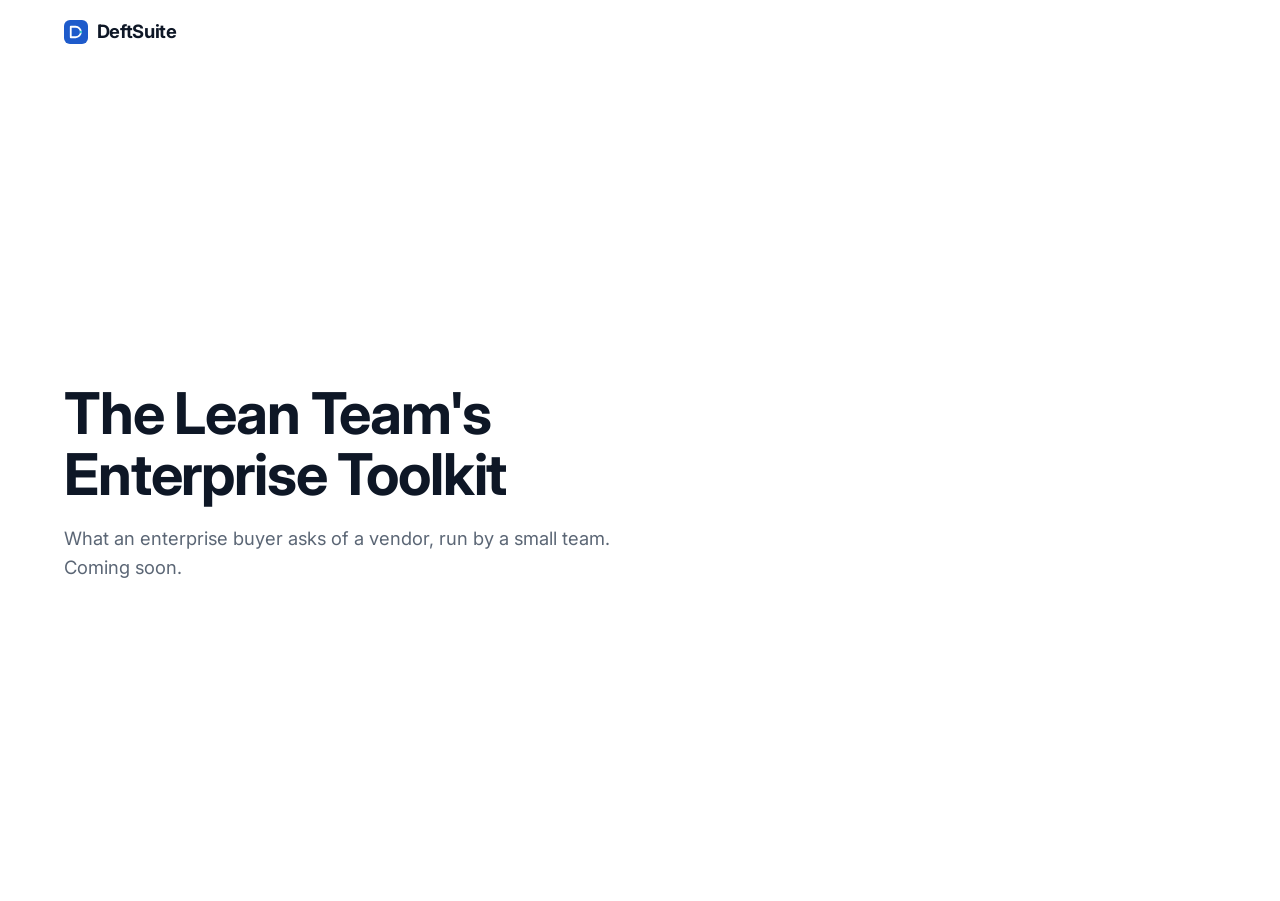
==== index.html @ cd942d49 "Scaffold deftsuite.com: Deft house-style foundation and holding page deft.css carries the tokens and" ====
<!DOCTYPE html>
<html lang="en">
<head>
  <meta charset="UTF-8" />
  <meta name="viewport" content="width=device-width, initial-scale=1.0" />
  <title>DeftSuite: The Lean Team's Enterprise Toolkit</title>
  <meta name="description" content="DeftSuite gives founder-led B2B teams what an enterprise buyer asks for, without the headcount." />
  <link rel="icon" href="assets/favicon.svg" type="image/svg+xml" />
  <link rel="preconnect" href="https://fonts.googleapis.com" />
  <link rel="preconnect" href="https://fonts.gstatic.com" crossorigin />
  <link href="https://fonts.googleapis.com/css2?family=Inter:wght@400;500;600;700&display=swap" rel="stylesheet" />
  <link rel="stylesheet" href="assets/css/deft.css" />
  <style>
    .holding { min-height: calc(100vh - 64px); display: flex; align-items: center; }
    .holding h1 { font-size: clamp(2.2rem, 5vw, 3.6rem); max-width: 14ch; }
    .holding p { margin-top: 1.25rem; font-size: 1.15rem; color: var(--text-muted); max-width: 46ch; }
  </style>
</head>
<body>
  <header class="nav">
    <div class="container nav__inner">
      <a class="nav__brand" href="/"><img class="nav__logo" src="assets/favicon.svg" alt="" />DeftSuite</a>
    </div>
  </header>
  <main class="holding">
    <div class="container">
      <h1>The Lean Team's Enterprise Toolkit</h1>
      <p>What an enterprise buyer asks of a vendor, run by a small team. Coming soon.</p>
    </div>
  </main>
  <script src="assets/js/deft.js"></script>
</body>
</html>
---- assets/css/deft.css ----
/* =========================================================
   Deft house style — foundation layer (see docs/STYLE.md)
   Shared by every Deft site. Tokens and components lifted from
   the DeftBio site (deftbio.ai); its page patterns were not.
   Section and page layouts live in site.css, not here.
   ========================================================= */
:root {
  /* Brand — deep blue */
  --primary-900: #0B1F3A;
  --primary-700: #12386B;
  --primary-600: #1E5BCB;
  --primary-500: #2F6BE0;
  --primary-100: #E7EEFB;

  /* Signal — teal, for live state and data only */
  --accent-500: #0FB5BA;
  --accent-400: #36C5C9;
  --accent-100: #E0F6F6;

  /* Neutrals */
  --white:      #FFFFFF;
  --bg-subtle:  #F7F9FC;
  --border:     #E3E8EF;
  --text-muted: #5B6675;
  --text-body:  #2B3440;
  --ink:        #0E1726;

  /* Semantic */
  --success: #1F9D55;
  --warning: #C77700;
  --error:   #D33A3A;

  /* Radius */
  --r-sm:   8px;
  --r-md:   12px;
  --r-lg:   18px;
  --r-pill: 999px;

  /* Elevation */
  --shadow-card:  0 1px 2px rgba(16,23,38,.06), 0 4px 12px rgba(16,23,38,.08);
  --shadow-float: 0 12px 40px rgba(16,23,38,.12);

  /* Type — display and body are separate tokens so the pairing can change in one place */
  --font:         'Inter', -apple-system, 'Segoe UI', Roboto, Helvetica, Arial, sans-serif;
  --font-display: var(--font);
  --font-mono:    ui-monospace, SFMono-Regular, Menlo, monospace;

  --maxw: 1200px;
  --gutter: 24px;
}

/* =========================================================
   BASE
   ========================================================= */
*, *::before, *::after { box-sizing: border-box; }
html { scroll-behavior: smooth; }
body {
  margin: 0;
  font-family: var(--font);
  color: var(--text-body);
  background: var(--white);
  line-height: 1.6;
  -webkit-font-smoothing: antialiased;
  text-rendering: optimizeLegibility;
}
h1, h2, h3, h4 { font-family: var(--font-display); color: var(--ink); margin: 0; letter-spacing: -.02em; }
h1 { line-height: 1.05; }
h2 { line-height: 1.15; letter-spacing: -.015em; }
p  { margin: 0; }
a  { color: inherit; text-decoration: none; }
img, svg { max-width: 100%; display: block; }
code, kbd { font-family: var(--font-mono); font-size: .9em; }
:focus-visible { outline: 2px solid var(--primary-500); outline-offset: 2px; border-radius: 4px; }

.container { width: 100%; max-width: var(--maxw); margin-inline: auto; padding-inline: var(--gutter); }
.tnum { font-variant-numeric: tabular-nums; }
.visually-hidden { position: absolute; width: 1px; height: 1px; overflow: hidden; clip: rect(0 0 0 0); white-space: nowrap; }

/* =========================================================
   BUTTONS + LINKS
   ========================================================= */
.btn {
  display: inline-flex; align-items: center; justify-content: center; gap: .5rem;
  background: var(--primary-500); color: #fff; font-weight: 600; font-size: .95rem;
  padding: .75rem 1.5rem; border-radius: var(--r-sm); border: 1px solid transparent;
  cursor: pointer; transition: background .15s ease, box-shadow .15s ease;
  white-space: nowrap; line-height: 1.2; font-family: inherit;
}
.btn:hover { background: var(--primary-600); box-shadow: var(--shadow-card); }
.btn--lg { padding: .9rem 1.7rem; font-size: 1rem; }
.btn--sm { padding: .55rem 1rem; font-size: .9rem; }
.btn--ghost { background: transparent; color: var(--ink); border-color: var(--border); }
.btn--ghost:hover { background: var(--bg-subtle); border-color: var(--text-muted); box-shadow: none; }
.btn--onDark { background: #fff; color: var(--primary-700); }
.btn--onDark:hover { background: var(--primary-100); }

.tlink { color: var(--primary-600); font-weight: 600; display: inline-flex; align-items: center; gap: .35rem; }
.tlink:hover { text-decoration: underline; text-underline-offset: 3px; }

/* =========================================================
   NAV
   ========================================================= */
.nav {
  position: sticky; top: 0; z-index: 60;
  background: rgba(255,255,255,.92);
  backdrop-filter: saturate(180%) blur(12px);
  border-bottom: 1px solid transparent;
  transition: border-color .25s ease;
}
.nav.is-scrolled { border-bottom-color: var(--border); }
.nav__inner { display: flex; align-items: center; justify-content: space-between; height: 64px; gap: 1.5rem; }
.nav__brand { display: flex; align-items: center; gap: .55rem; font-weight: 700; color: var(--ink); font-size: 1.15rem; letter-spacing: -.02em; }
.nav__logo { width: 24px; height: 24px; }
.nav__links { display: flex; align-items: center; gap: .25rem; font-weight: 500; }
.nav__links > a { color: var(--text-body); padding: .5rem .75rem; border-radius: var(--r-sm); }
.nav__links > a:hover, .nav__links > a[aria-current="page"] { color: var(--ink); background: var(--bg-subtle); }
.nav__right { display: flex; align-items: center; gap: .5rem; }
.nav__toggle { display: none; flex-direction: column; gap: 5px; background: none; border: 0; cursor: pointer; padding: 8px; }
.nav__toggle span { width: 22px; height: 2px; background: var(--ink); border-radius: 2px; }

/* =========================================================
   FORMS
   ========================================================= */
.form { display: grid; gap: 1.25rem; }
.form__row { display: grid; grid-template-columns: 1fr 1fr; gap: 1.25rem; }
.field { display: grid; gap: .4rem; }
.field label { font-weight: 600; font-size: .9rem; color: var(--ink); }
.field input, .field textarea, .field select {
  font: inherit; color: var(--ink); background: #fff; width: 100%; resize: vertical;
  padding: .75rem .9rem; border: 1px solid var(--border); border-radius: var(--r-sm);
  transition: border-color .15s ease, box-shadow .15s ease;
}
.field input:focus, .field textarea:focus, .field select:focus {
  outline: none; border-color: var(--primary-500); box-shadow: 0 0 0 3px var(--primary-100);
}
.field input[aria-invalid="true"], .field textarea[aria-invalid="true"] { border-color: var(--error); }
.field__error { color: var(--error); font-size: .82rem; min-height: 1em; }

/* =========================================================
   FOOTER
   ========================================================= */
.footer { border-top: 1px solid var(--border); padding: clamp(3rem, 6vw, 4.5rem) 0 2rem; }
.footer__top { display: grid; grid-template-columns: 1.4fr repeat(3, 1fr); gap: 2rem; }
.footer__col h4 { font-size: .9rem; color: var(--ink); margin-bottom: .9rem; font-weight: 600; letter-spacing: 0; }
.footer__col a { display: block; color: var(--text-muted); padding: .25rem 0; font-size: .95rem; }
.footer__col a:hover { color: var(--ink); }
.footer__bottom {
  display: flex; flex-wrap: wrap; justify-content: space-between; gap: 1rem;
  margin-top: 3rem; padding-top: 1.5rem; border-top: 1px solid var(--border);
  color: var(--text-muted); font-size: .88rem;
}

/* =========================================================
   MOTION — one subtle reveal, nothing else
   ========================================================= */
.reveal { opacity: 0; transform: translateY(16px); transition: opacity .5s ease, transform .5s ease; }
.reveal.is-visible { opacity: 1; transform: none; }

/* =========================================================
   RESPONSIVE
   ========================================================= */
@media (max-width: 720px) {
  .nav__links { display: none; }
  .nav__toggle { display: flex; }
  .nav.is-open .nav__links {
    display: flex; position: absolute; top: 64px; left: 0; right: 0;
    flex-direction: column; align-items: stretch; gap: 0;
    background: #fff; border-bottom: 1px solid var(--border); padding: .75rem var(--gutter) 1.25rem;
  }
  .form__row { grid-template-columns: 1fr; }
  .footer__top { grid-template-columns: 1fr 1fr; }
}
@media (max-width: 520px) {
  :root { --gutter: 16px; }
  .footer__top { grid-template-columns: 1fr; }
}
@media (prefers-reduced-motion: reduce) {
  * { animation: none !important; transition: none !important; scroll-behavior: auto !important; }
  .reveal { opacity: 1; transform: none; }
}
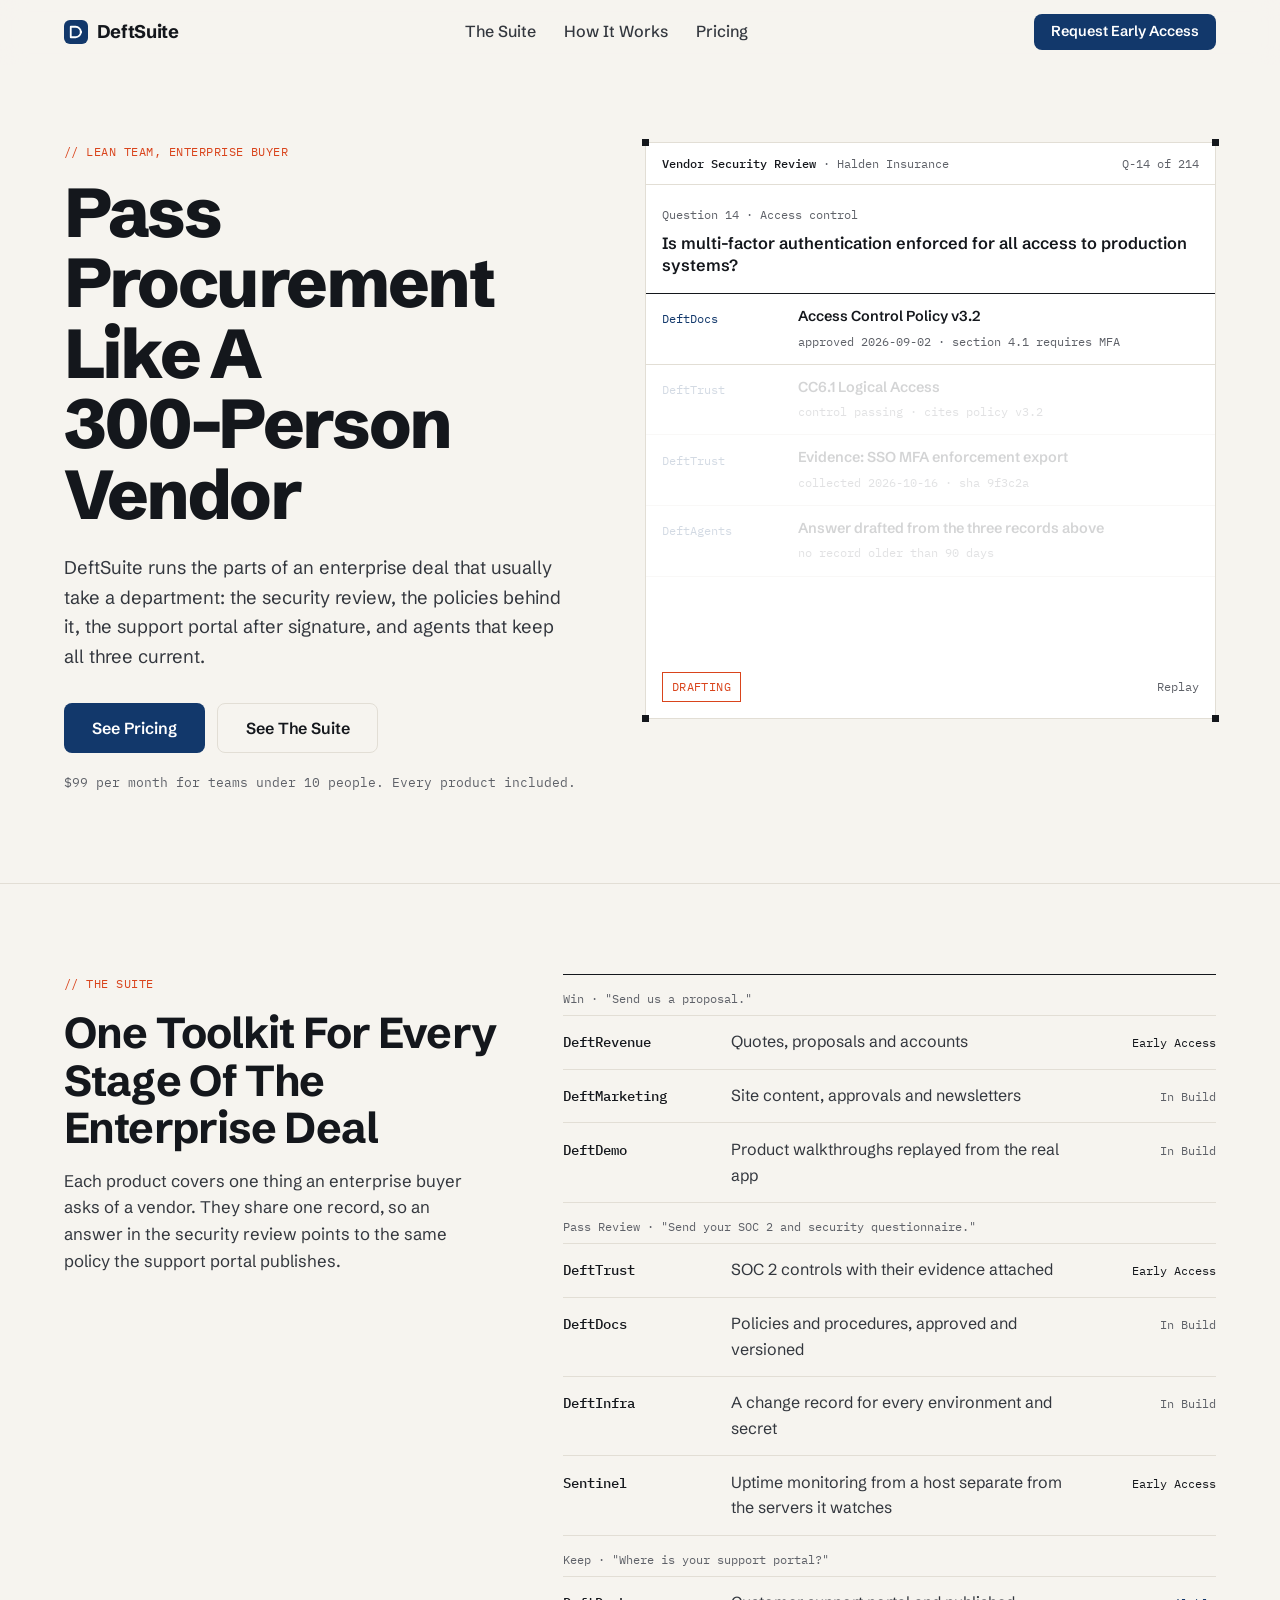
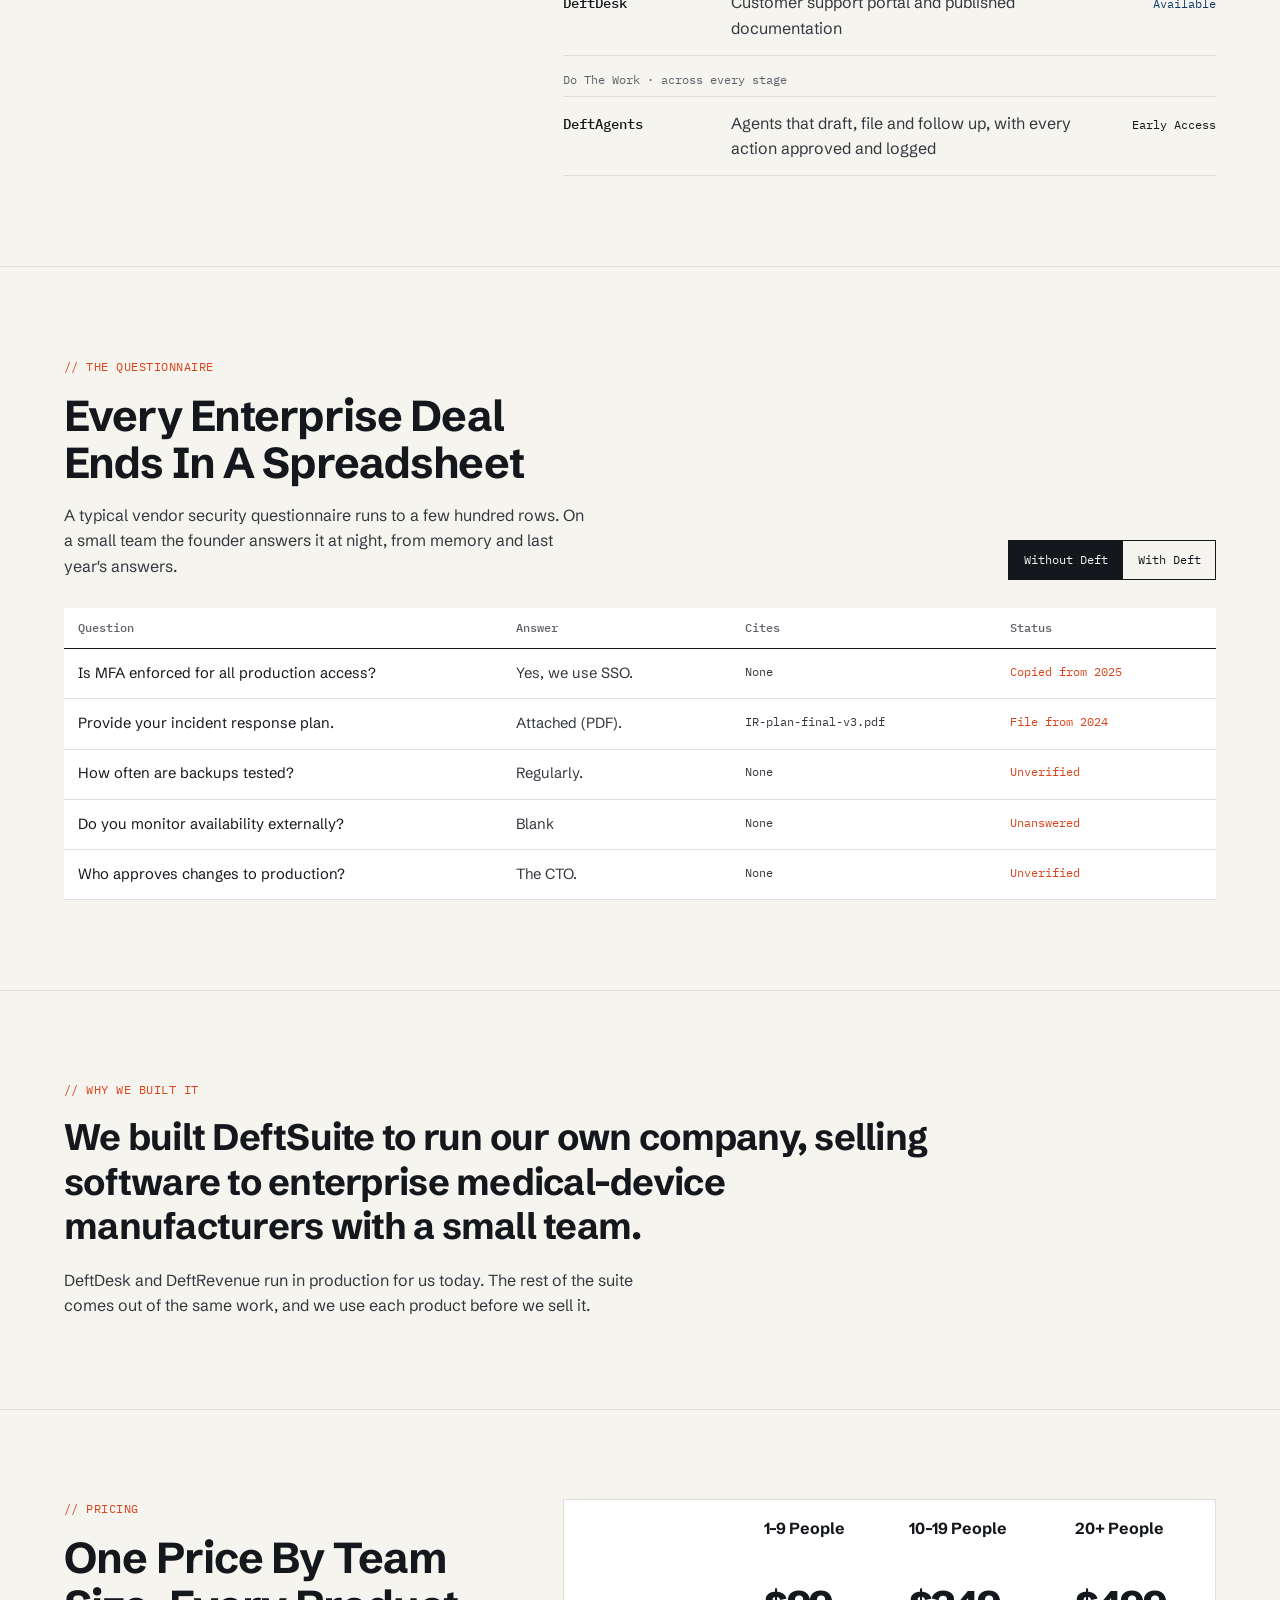
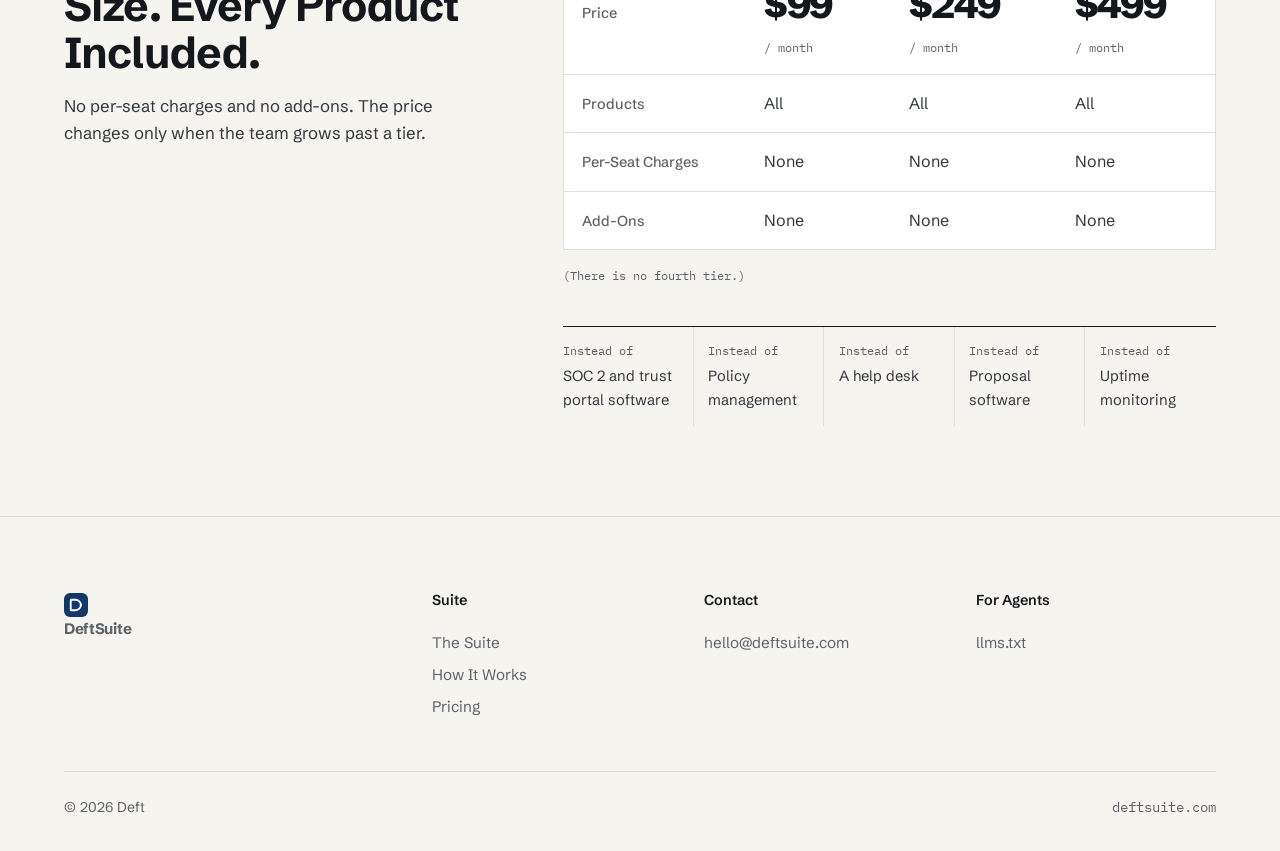
==== commit 3bc2458a: "Home page v1: hero walkthrough, suite ledger, questionnaire toggle, pricing Schibsted Grotesk + IBM " ====
--- a/index.html
+++ b/index.html
@@ -4,30 +4,212 @@
   <meta charset="UTF-8" />
   <meta name="viewport" content="width=device-width, initial-scale=1.0" />
   <title>DeftSuite: The Lean Team's Enterprise Toolkit</title>
-  <meta name="description" content="DeftSuite gives founder-led B2B teams what an enterprise buyer asks for, without the headcount." />
+  <meta name="description" content="DeftSuite runs the security review, the policies behind it and the support portal after signature for founder-led B2B teams selling to enterprise. $99 per month for teams under 10." />
+  <meta property="og:type" content="website" />
+  <meta property="og:title" content="DeftSuite: The Lean Team's Enterprise Toolkit" />
+  <meta property="og:description" content="Pass procurement like a 300-person vendor." />
+  <meta property="og:url" content="https://deftsuite.com/" />
   <link rel="icon" href="assets/favicon.svg" type="image/svg+xml" />
+  <link rel="alternate" type="text/plain" href="llms.txt" title="Plain text for agents" />
   <link rel="preconnect" href="https://fonts.googleapis.com" />
   <link rel="preconnect" href="https://fonts.gstatic.com" crossorigin />
-  <link href="https://fonts.googleapis.com/css2?family=Inter:wght@400;500;600;700&display=swap" rel="stylesheet" />
+  <link href="https://fonts.googleapis.com/css2?family=Schibsted+Grotesk:wght@400;500;700;800&family=IBM+Plex+Mono:wght@400;500&display=swap" rel="stylesheet" />
   <link rel="stylesheet" href="assets/css/deft.css" />
-  <style>
-    .holding { min-height: calc(100vh - 64px); display: flex; align-items: center; }
-    .holding h1 { font-size: clamp(2.2rem, 5vw, 3.6rem); max-width: 14ch; }
-    .holding p { margin-top: 1.25rem; font-size: 1.15rem; color: var(--text-muted); max-width: 46ch; }
-  </style>
+  <link rel="stylesheet" href="assets/css/site.css" />
 </head>
 <body>
-  <header class="nav">
-    <div class="container nav__inner">
-      <a class="nav__brand" href="/"><img class="nav__logo" src="assets/favicon.svg" alt="" />DeftSuite</a>
-    </div>
-  </header>
-  <main class="holding">
-    <div class="container">
-      <h1>The Lean Team's Enterprise Toolkit</h1>
-      <p>What an enterprise buyer asks of a vendor, run by a small team. Coming soon.</p>
-    </div>
-  </main>
-  <script src="assets/js/deft.js"></script>
+
+<header class="nav">
+  <div class="container nav__inner">
+    <a class="nav__brand" href="/"><img class="nav__logo" src="assets/favicon.svg" alt="" />DeftSuite</a>
+    <nav class="nav__links" aria-label="Primary">
+      <a href="#suite">The Suite</a>
+      <a href="#questionnaire">How It Works</a>
+      <a href="#pricing">Pricing</a>
+    </nav>
+    <div class="nav__right">
+      <a class="btn btn--sm" href="mailto:hello@deftsuite.com?subject=DeftSuite%20early%20access">Request Early Access</a>
+      <button class="nav__toggle" aria-label="Menu" aria-expanded="false"><span></span><span></span><span></span></button>
+    </div>
+  </div>
+</header>
+
+<main>
+
+  <!-- HERO -->
+  <section class="hero">
+    <div class="container hero__inner">
+      <div>
+        <span class="label">// LEAN TEAM, ENTERPRISE BUYER</span>
+        <h1>Pass Procurement Like A <span class="nw">300-Person</span> Vendor</h1>
+        <p class="hero__sub">DeftSuite runs the parts of an enterprise deal that usually take a department: the security review, the policies behind it, the support portal after signature, and agents that keep all three current.</p>
+        <div class="hero__cta">
+          <a class="btn btn--lg" href="#pricing">See Pricing</a>
+          <a class="btn btn--lg btn--ghost" href="#suite">See The Suite</a>
+        </div>
+        <p class="hero__note mono">$99 per month for teams under 10 people. Every product included.</p>
+      </div>
+
+      <div class="frame demo" aria-label="Example: a security questionnaire question answered from the suite">
+        <div class="demo__bar mono"><span><b>Vendor Security Review</b> · Halden Insurance</span><span>Q-14 of 214</span></div>
+        <div class="demo__q">
+          <span class="mono">Question 14 · Access control</span>
+          <p>Is multi-factor authentication enforced for all access to production systems?</p>
+        </div>
+        <ol class="trail">
+          <li class="step"><span class="step__prod">DeftDocs</span><span class="step__what">Access Control Policy v3.2</span><span class="step__meta">approved 2026-09-02 · section 4.1 requires MFA</span></li>
+          <li class="step"><span class="step__prod">DeftTrust</span><span class="step__what">CC6.1 Logical Access</span><span class="step__meta">control passing · cites policy v3.2</span></li>
+          <li class="step"><span class="step__prod">DeftTrust</span><span class="step__what">Evidence: SSO MFA enforcement export</span><span class="step__meta">collected 2026-10-16 · sha 9f3c2a</span></li>
+          <li class="step"><span class="step__prod">DeftAgents</span><span class="step__what">Answer drafted from the three records above</span><span class="step__meta">no record older than 90 days</span></li>
+        </ol>
+        <div class="answer">
+          <p class="answer__text" data-answer="Yes. Multi-factor authentication is enforced through single sign-on for every production system, as required by the Access Control Policy (v3.2, section 4.1). Evidence for control CC6.1 is attached."></p>
+          <div class="answer__row">
+            <span class="state state--wait">DRAFTING</span>
+            <button class="replay" type="button">Replay</button>
+          </div>
+        </div>
+      </div>
+    </div>
+  </section>
+
+  <!-- THE SUITE -->
+  <section class="section" id="suite">
+    <div class="container split">
+      <div>
+        <span class="label">// THE SUITE</span>
+        <h2>One Toolkit For Every Stage Of The Enterprise Deal</h2>
+        <p class="split__lead">Each product covers one thing an enterprise buyer asks of a vendor. They share one record, so an answer in the security review points to the same policy the support portal publishes.</p>
+      </div>
+      <div class="ledger">
+        <div class="ledger__group">Win · "Send us a proposal."</div>
+        <div class="ledger__row"><span class="ledger__name">DeftRevenue</span><span class="ledger__job">Quotes, proposals and accounts</span><span class="ledger__status is-early">Early Access</span></div>
+        <div class="ledger__row"><span class="ledger__name">DeftMarketing</span><span class="ledger__job">Site content, approvals and newsletters</span><span class="ledger__status">In Build</span></div>
+        <div class="ledger__row"><span class="ledger__name">DeftDemo</span><span class="ledger__job">Product walkthroughs replayed from the real app</span><span class="ledger__status">In Build</span></div>
+
+        <div class="ledger__group">Pass Review · "Send your SOC 2 and security questionnaire."</div>
+        <div class="ledger__row"><span class="ledger__name">DeftTrust</span><span class="ledger__job">SOC 2 controls with their evidence attached</span><span class="ledger__status is-early">Early Access</span></div>
+        <div class="ledger__row"><span class="ledger__name">DeftDocs</span><span class="ledger__job">Policies and procedures, approved and versioned</span><span class="ledger__status">In Build</span></div>
+        <div class="ledger__row"><span class="ledger__name">DeftInfra</span><span class="ledger__job">A change record for every environment and secret</span><span class="ledger__status">In Build</span></div>
+        <div class="ledger__row"><span class="ledger__name">Sentinel</span><span class="ledger__job">Uptime monitoring from a host separate from the servers it watches</span><span class="ledger__status is-early">Early Access</span></div>
+
+        <div class="ledger__group">Keep · "Where is your support portal?"</div>
+        <div class="ledger__row"><span class="ledger__name">DeftDesk</span><span class="ledger__job">Customer support portal and published documentation</span><span class="ledger__status is-live">Available</span></div>
+
+        <div class="ledger__group">Do The Work · across every stage</div>
+        <div class="ledger__row"><span class="ledger__name">DeftAgents</span><span class="ledger__job">Agents that draft, file and follow up, with every action approved and logged</span><span class="ledger__status is-early">Early Access</span></div>
+      </div>
+    </div>
+  </section>
+
+  <!-- THE QUESTIONNAIRE -->
+  <section class="section" id="questionnaire">
+    <div class="container" data-view="without">
+      <div class="qhead">
+        <div>
+          <span class="label">// THE QUESTIONNAIRE</span>
+          <h2>Every Enterprise Deal Ends In A Spreadsheet</h2>
+          <p>A typical vendor security questionnaire runs to a few hundred rows. On a small team the founder answers it at night, from memory and last year's answers.</p>
+        </div>
+        <div class="seg" role="group" aria-label="Compare">
+          <button type="button" data-set="without" aria-pressed="true">Without Deft</button>
+          <button type="button" data-set="with" aria-pressed="false">With Deft</button>
+        </div>
+      </div>
+      <div class="qtable-wrap">
+        <table class="qtable">
+          <thead><tr><th>Question</th><th>Answer</th><th>Cites</th><th>Status</th></tr></thead>
+          <tbody>
+            <tr>
+              <td class="q">Is MFA enforced for all production access?</td>
+              <td><span class="v-without">Yes, we use SSO.</span><span class="v-with">Yes, through single sign-on for every production system.</span></td>
+              <td class="mono"><span class="v-without">None</span><span class="v-with">CC6.1 · Access Control Policy v3.2</span></td>
+              <td class="mono"><span class="v-without is-stale">Copied from 2025</span><span class="v-with is-ok">Approved</span></td>
+            </tr>
+            <tr>
+              <td class="q">Provide your incident response plan.</td>
+              <td><span class="v-without">Attached (PDF).</span><span class="v-with">Incident Response Plan v2.0, published to the trust portal.</span></td>
+              <td class="mono"><span class="v-without">IR-plan-final-v3.pdf</span><span class="v-with">CC7.4 · Incident Response Plan v2.0</span></td>
+              <td class="mono"><span class="v-without is-stale">File from 2024</span><span class="v-with is-ok">Approved</span></td>
+            </tr>
+            <tr>
+              <td class="q">How often are backups tested?</td>
+              <td><span class="v-without">Regularly.</span><span class="v-with">Quarterly. The last restore test passed on 2026-09-30.</span></td>
+              <td class="mono"><span class="v-without">None</span><span class="v-with">A1.3 · evidence sha 4be71d</span></td>
+              <td class="mono"><span class="v-without is-stale">Unverified</span><span class="v-with is-ok">Approved</span></td>
+            </tr>
+            <tr>
+              <td class="q">Do you monitor availability externally?</td>
+              <td><span class="v-without">Blank</span><span class="v-with">Yes. Sentinel checks every production endpoint from a separate host.</span></td>
+              <td class="mono"><span class="v-without">None</span><span class="v-with">A1.2 · Sentinel check log</span></td>
+              <td class="mono"><span class="v-without is-stale">Unanswered</span><span class="v-with is-ok">Approved</span></td>
+            </tr>
+            <tr>
+              <td class="q">Who approves changes to production?</td>
+              <td><span class="v-without">The CTO.</span><span class="v-with">A second engineer approves every pull request before deploy.</span></td>
+              <td class="mono"><span class="v-without">None</span><span class="v-with">CC8.1 · Change Management SOP v1.4</span></td>
+              <td class="mono"><span class="v-without is-stale">Unverified</span><span class="v-with is-ok">Approved</span></td>
+            </tr>
+          </tbody>
+        </table>
+      </div>
+    </div>
+  </section>
+
+  <!-- PROOF -->
+  <section class="section">
+    <div class="container"><div class="proof">
+      <span class="label">// WHY WE BUILT IT</span>
+      <blockquote>We built DeftSuite to run our own company, selling software to enterprise medical-device manufacturers with a small team.</blockquote>
+      <p>DeftDesk and DeftRevenue run in production for us today. The rest of the suite comes out of the same work, and we use each product before we sell it.</p>
+    </div></div>
+  </section>
+
+  <!-- PRICING -->
+  <section class="section" id="pricing">
+    <div class="container split">
+      <div>
+        <span class="label">// PRICING</span>
+        <h2>One Price By Team Size. Every Product Included.</h2>
+        <p class="split__lead">No per-seat charges and no add-ons. The price changes only when the team grows past a tier.</p>
+      </div>
+      <div>
+        <div class="qtable-wrap"><table class="ptable">
+          <thead><tr><th scope="col"></th><th scope="col">1–9 People</th><th scope="col">10–19 People</th><th scope="col">20+ People</th></tr></thead>
+          <tbody>
+            <tr><th scope="row">Price</th><td><span class="amt">$99</span><span class="per">/ month</span></td><td><span class="amt">$249</span><span class="per">/ month</span></td><td><span class="amt">$499</span><span class="per">/ month</span></td></tr>
+            <tr><th scope="row">Products</th><td>All</td><td>All</td><td>All</td></tr>
+            <tr><th scope="row">Per-Seat Charges</th><td>None</td><td>None</td><td>None</td></tr>
+            <tr><th scope="row">Add-Ons</th><td>None</td><td>None</td><td>None</td></tr>
+          </tbody>
+        </table></div>
+        <p class="aside">(There is no fourth tier.)</p>
+        <div class="replaces">
+          <div><span class="mono">Instead of</span>SOC 2 and trust portal software</div>
+          <div><span class="mono">Instead of</span>Policy management</div>
+          <div><span class="mono">Instead of</span>A help desk</div>
+          <div><span class="mono">Instead of</span>Proposal software</div>
+          <div><span class="mono">Instead of</span>Uptime monitoring</div>
+        </div>
+      </div>
+    </div>
+  </section>
+
+</main>
+
+<footer class="footer">
+  <div class="container">
+    <div class="footer__top">
+      <div class="footer__col"><a class="nav__brand" href="/"><img class="nav__logo" src="assets/favicon.svg" alt="" />DeftSuite</a></div>
+      <div class="footer__col"><h4>Suite</h4><a href="#suite">The Suite</a><a href="#questionnaire">How It Works</a><a href="#pricing">Pricing</a></div>
+      <div class="footer__col"><h4>Contact</h4><a href="mailto:hello@deftsuite.com">hello@deftsuite.com</a></div>
+      <div class="footer__col"><h4>For Agents</h4><a href="llms.txt">llms.txt</a></div>
+    </div>
+    <div class="footer__bottom"><span>© <span id="year">2026</span> Deft</span><span class="mono">deftsuite.com</span></div>
+  </div>
+</footer>
+
+<script src="assets/js/deft.js"></script>
+<script src="assets/js/home.js"></script>
 </body>
 </html>
--- a/assets/css/deft.css
+++ b/assets/css/deft.css
@@ -5,25 +5,24 @@
    Section and page layouts live in site.css, not here.
    ========================================================= */
 :root {
-  /* Brand — deep blue */
+  /* Brand — Deft blue (kept from DeftBio) */
   --primary-900: #0B1F3A;
   --primary-700: #12386B;
   --primary-600: #1E5BCB;
-  --primary-500: #2F6BE0;
   --primary-100: #E7EEFB;
 
-  /* Signal — teal, for live state and data only */
-  --accent-500: #0FB5BA;
-  --accent-400: #36C5C9;
-  --accent-100: #E0F6F6;
+  /* State — the one accent: stale, changed, needs attention. Never decoration. */
+  --stamp:     #D9441C;
+  --stamp-100: #FBE7E0;
 
-  /* Neutrals */
+  /* Neutrals — warm, not slate */
+  --bg:         #F6F4EF;
   --white:      #FFFFFF;
-  --bg-subtle:  #F7F9FC;
-  --border:     #E3E8EF;
-  --text-muted: #5B6675;
-  --text-body:  #2B3440;
-  --ink:        #0E1726;
+  --bg-subtle:  #EFECE5;
+  --border:     #E2DED5;
+  --text-muted: #5E6168;
+  --text-body:  #33373E;
+  --ink:        #14171C;
 
   /* Semantic */
   --success: #1F9D55;
@@ -41,9 +40,9 @@
   --shadow-float: 0 12px 40px rgba(16,23,38,.12);
 
   /* Type — display and body are separate tokens so the pairing can change in one place */
-  --font:         'Inter', -apple-system, 'Segoe UI', Roboto, Helvetica, Arial, sans-serif;
+  --font:         'Schibsted Grotesk', -apple-system, 'Segoe UI', Roboto, Helvetica, Arial, sans-serif;
   --font-display: var(--font);
-  --font-mono:    ui-monospace, SFMono-Regular, Menlo, monospace;
+  --font-mono:    'IBM Plex Mono', ui-monospace, SFMono-Regular, Menlo, monospace;
 
   --maxw: 1200px;
   --gutter: 24px;
@@ -58,19 +57,22 @@
   margin: 0;
   font-family: var(--font);
   color: var(--text-body);
-  background: var(--white);
+  background: var(--bg);
   line-height: 1.6;
   -webkit-font-smoothing: antialiased;
   text-rendering: optimizeLegibility;
 }
 h1, h2, h3, h4 { font-family: var(--font-display); color: var(--ink); margin: 0; letter-spacing: -.02em; }
-h1 { line-height: 1.05; }
-h2 { line-height: 1.15; letter-spacing: -.015em; }
+h1 { line-height: 1.02; font-weight: 800; letter-spacing: -.035em; }
+h2 { line-height: 1.1; font-weight: 700; letter-spacing: -.02em; }
+h3 { line-height: 1.2; font-weight: 700; }
+.mono { font-family: var(--font-mono); }
+.label { font-family: var(--font-mono); font-size: .75rem; letter-spacing: .04em; color: var(--stamp); }
 p  { margin: 0; }
 a  { color: inherit; text-decoration: none; }
 img, svg { max-width: 100%; display: block; }
 code, kbd { font-family: var(--font-mono); font-size: .9em; }
-:focus-visible { outline: 2px solid var(--primary-500); outline-offset: 2px; border-radius: 4px; }
+:focus-visible { outline: 2px solid var(--primary-600); outline-offset: 2px; border-radius: 4px; }
 
 .container { width: 100%; max-width: var(--maxw); margin-inline: auto; padding-inline: var(--gutter); }
 .tnum { font-variant-numeric: tabular-nums; }
@@ -81,12 +83,12 @@
    ========================================================= */
 .btn {
   display: inline-flex; align-items: center; justify-content: center; gap: .5rem;
-  background: var(--primary-500); color: #fff; font-weight: 600; font-size: .95rem;
+  background: var(--primary-700); color: #fff; font-weight: 600; font-size: .95rem;
   padding: .75rem 1.5rem; border-radius: var(--r-sm); border: 1px solid transparent;
   cursor: pointer; transition: background .15s ease, box-shadow .15s ease;
   white-space: nowrap; line-height: 1.2; font-family: inherit;
 }
-.btn:hover { background: var(--primary-600); box-shadow: var(--shadow-card); }
+.btn:hover { background: var(--primary-900); box-shadow: var(--shadow-card); }
 .btn--lg { padding: .9rem 1.7rem; font-size: 1rem; }
 .btn--sm { padding: .55rem 1rem; font-size: .9rem; }
 .btn--ghost { background: transparent; color: var(--ink); border-color: var(--border); }
@@ -102,7 +104,7 @@
    ========================================================= */
 .nav {
   position: sticky; top: 0; z-index: 60;
-  background: rgba(255,255,255,.92);
+  background: rgba(246,244,239,.92);
   backdrop-filter: saturate(180%) blur(12px);
   border-bottom: 1px solid transparent;
   transition: border-color .25s ease;
@@ -131,7 +133,7 @@
   transition: border-color .15s ease, box-shadow .15s ease;
 }
 .field input:focus, .field textarea:focus, .field select:focus {
-  outline: none; border-color: var(--primary-500); box-shadow: 0 0 0 3px var(--primary-100);
+  outline: none; border-color: var(--primary-600); box-shadow: 0 0 0 3px var(--primary-100);
 }
 .field input[aria-invalid="true"], .field textarea[aria-invalid="true"] { border-color: var(--error); }
 .field__error { color: var(--error); font-size: .82rem; min-height: 1em; }
@@ -165,7 +167,7 @@
   .nav.is-open .nav__links {
     display: flex; position: absolute; top: 64px; left: 0; right: 0;
     flex-direction: column; align-items: stretch; gap: 0;
-    background: #fff; border-bottom: 1px solid var(--border); padding: .75rem var(--gutter) 1.25rem;
+    background: var(--bg); border-bottom: 1px solid var(--border); padding: .75rem var(--gutter) 1.25rem;
   }
   .form__row { grid-template-columns: 1fr; }
   .footer__top { grid-template-columns: 1fr 1fr; }
--- a/assets/css/site.css
+++ b/assets/css/site.css
@@ -0,0 +1,133 @@
+/* =========================================================
+   deftsuite.com — page layouts (foundation lives in deft.css)
+   Structure is drawn with hairline rules and framed panels with
+   corner ticks. No floating cards, no gradients, no eyebrows.
+   ========================================================= */
+
+.section { padding: clamp(56px, 7vw, 96px) 0; border-top: 1px solid var(--border); }
+.section:first-of-type { border-top: 0; }
+.label { display: block; margin-bottom: 1rem; }
+
+/* framed panel with corner ticks (ticks injected by home.js) */
+.frame { position: relative; background: var(--white); border: 1px solid var(--border); }
+.tick { position: absolute; width: 7px; height: 7px; background: var(--ink); }
+.tick--tl { top: -4px; left: -4px; } .tick--tr { top: -4px; right: -4px; }
+.tick--bl { bottom: -4px; left: -4px; } .tick--br { bottom: -4px; right: -4px; }
+
+/* =========================================================
+   HERO — copy left, working artefact right
+   ========================================================= */
+.hero { padding: clamp(40px, 6vw, 80px) 0 clamp(56px, 7vw, 96px); }
+.hero__inner { display: grid; grid-template-columns: .95fr 1.05fr; gap: clamp(2rem, 5vw, 4rem); align-items: start; }
+.hero h1 { font-size: clamp(2.4rem, 5.4vw, 4.4rem); max-width: 13ch; }
+.nw { white-space: nowrap; }
+.hero__inner > *, .split > *, .qhead > * { min-width: 0; }
+.hero__sub { margin-top: 1.5rem; font-size: 1.15rem; max-width: 46ch; }
+.hero__cta { display: flex; flex-wrap: wrap; gap: .75rem; margin-top: 2rem; }
+.hero__note { margin-top: 1.25rem; font-size: .8rem; color: var(--text-muted); }
+
+/* the artefact */
+.demo { font-size: .9rem; }
+.demo__bar { display: flex; justify-content: space-between; gap: 1rem; padding: .7rem 1rem; border-bottom: 1px solid var(--border); font-size: .75rem; color: var(--text-muted); }
+.demo__bar b { color: var(--ink); font-weight: 500; }
+.demo__q { padding: 1.1rem 1rem 1rem; border-bottom: 1px solid var(--ink); }
+.demo__q .mono { font-size: .75rem; color: var(--text-muted); }
+.demo__q p { margin-top: .35rem; color: var(--ink); font-weight: 600; font-size: 1.02rem; line-height: 1.4; }
+.trail { list-style: none; margin: 0; padding: 0; }
+.step { display: grid; grid-template-columns: 7.5rem 1fr; gap: .25rem 1rem; padding: .8rem 1rem; border-bottom: 1px solid var(--border); opacity: .18; transition: opacity .35s ease; }
+.step.is-on { opacity: 1; }
+.step__prod { font-family: var(--font-mono); font-size: .75rem; color: var(--primary-700); padding-top: .15rem; }
+.step__what { color: var(--ink); font-weight: 600; line-height: 1.35; }
+.step__meta { grid-column: 2; font-family: var(--font-mono); font-size: .72rem; color: var(--text-muted); }
+.answer { padding: 1rem; }
+.answer__text { color: var(--ink); line-height: 1.5; min-height: 4.5em; }
+.answer__row { display: flex; align-items: center; justify-content: space-between; gap: 1rem; margin-top: .9rem; }
+.state { font-family: var(--font-mono); font-size: .72rem; letter-spacing: .04em; padding: .3rem .55rem; border: 1px solid currentColor; }
+.state--wait { color: var(--stamp); }
+.state--done { color: var(--primary-700); }
+.replay { font: inherit; font-family: var(--font-mono); font-size: .72rem; color: var(--text-muted); background: none; border: 0; cursor: pointer; padding: .3rem 0; }
+.replay:hover { color: var(--ink); }
+
+/* =========================================================
+   SPLIT — heading left, ruled content right
+   ========================================================= */
+.split { display: grid; grid-template-columns: .8fr 1.2fr; gap: clamp(2rem, 5vw, 4.5rem); align-items: start; }
+.split h2 { font-size: clamp(1.9rem, 3.4vw, 2.7rem); }
+.split__lead { margin-top: 1rem; font-size: 1.05rem; max-width: 40ch; }
+
+/* =========================================================
+   LEDGER — the suite, one ruled row per product
+   ========================================================= */
+.ledger { border-top: 1px solid var(--ink); }
+.ledger__group { padding: .9rem 0 .4rem; font-family: var(--font-mono); font-size: .75rem; color: var(--text-muted); border-bottom: 1px solid var(--border); }
+.ledger__row { display: grid; grid-template-columns: 9.5rem 1fr 7rem; gap: 1rem; align-items: baseline; padding: .85rem 0; border-bottom: 1px solid var(--border); }
+.ledger__name { font-family: var(--font-mono); font-size: .85rem; color: var(--ink); font-weight: 500; }
+.ledger__job { color: var(--text-body); }
+.ledger__status { font-family: var(--font-mono); font-size: .72rem; text-align: right; color: var(--text-muted); }
+.ledger__status.is-live { color: var(--primary-700); }
+.ledger__status.is-early { color: var(--ink); }
+
+/* =========================================================
+   QUESTIONNAIRE — with / without toggle over a real table
+   ========================================================= */
+.qhead { display: flex; flex-wrap: wrap; justify-content: space-between; align-items: end; gap: 1.5rem; margin-bottom: 1.75rem; }
+.qhead h2 { font-size: clamp(1.9rem, 3.4vw, 2.7rem); max-width: 18ch; }
+.qhead p { margin-top: 1rem; max-width: 52ch; }
+.seg { display: inline-flex; border: 1px solid var(--ink); }
+.seg button { font: inherit; font-family: var(--font-mono); font-size: .78rem; padding: .55rem .9rem; background: transparent; color: var(--ink); border: 0; cursor: pointer; }
+.seg button + button { border-left: 1px solid var(--ink); }
+.seg button[aria-pressed="true"] { background: var(--ink); color: var(--bg); }
+.qtable-wrap { overflow-x: auto; }
+.qtable { width: 100%; border-collapse: collapse; background: var(--white); min-width: 720px; }
+.qtable th { text-align: left; font-family: var(--font-mono); font-weight: 500; font-size: .72rem; color: var(--text-muted); padding: .7rem .9rem; border-bottom: 1px solid var(--ink); }
+.qtable td { padding: .8rem .9rem; border-bottom: 1px solid var(--border); vertical-align: top; font-size: .92rem; }
+.qtable td.mono { font-size: .78rem; }
+.qtable .q { color: var(--ink); width: 38%; }
+.is-stale { color: var(--stamp); }
+.is-ok { color: var(--primary-700); }
+[data-view="with"] .v-without, [data-view="without"] .v-with { display: none; }
+
+/* =========================================================
+   PROOF — one statement set large
+   ========================================================= */
+.proof { max-width: 900px; }
+.proof blockquote { margin: 0; font-family: var(--font-display); font-weight: 700; color: var(--ink); font-size: clamp(1.6rem, 3vw, 2.3rem); line-height: 1.2; letter-spacing: -.02em; }
+.proof p { margin-top: 1.25rem; max-width: 60ch; }
+
+/* =========================================================
+   PRICING — one comparison table
+   ========================================================= */
+.ptable { width: 100%; min-width: 480px; border-collapse: collapse; background: var(--white); border: 1px solid var(--border); }
+.ptable th, .ptable td { padding: 1rem 1.1rem; border-bottom: 1px solid var(--border); text-align: left; vertical-align: baseline; }
+.ptable thead th { border-bottom: 1px solid var(--ink); font-weight: 700; color: var(--ink); font-size: 1rem; }
+.ptable tbody th { font-weight: 500; color: var(--text-muted); font-size: .9rem; width: 28%; }
+.ptable .amt { font-size: clamp(1.9rem, 3vw, 2.4rem); font-weight: 800; color: var(--ink); letter-spacing: -.03em; font-variant-numeric: tabular-nums; }
+.ptable .per { display: block; font-family: var(--font-mono); font-size: .75rem; color: var(--text-muted); margin-top: .2rem; }
+.ptable tr:last-child th, .ptable tr:last-child td { border-bottom: 0; }
+.aside { margin-top: 1rem; font-family: var(--font-mono); font-size: .78rem; color: var(--text-muted); }
+.replaces { margin-top: 2.5rem; display: grid; grid-template-columns: repeat(5, 1fr); border-top: 1px solid var(--ink); }
+.replaces div { padding: .9rem .9rem .9rem 0; border-right: 1px solid var(--border); font-size: .92rem; }
+.replaces div + div { padding-left: .9rem; }
+.replaces div:last-child { border-right: 0; }
+.replaces .mono { display: block; font-size: .72rem; color: var(--text-muted); margin-bottom: .3rem; }
+
+/* =========================================================
+   RESPONSIVE
+   ========================================================= */
+@media (max-width: 1000px) {
+  .hero__inner, .split { grid-template-columns: 1fr; }
+  .replaces { grid-template-columns: 1fr 1fr; }
+  .replaces div { border-right: 0; border-bottom: 1px solid var(--border); padding-left: 0 !important; }
+}
+@media (max-width: 620px) {
+  .ledger__row { grid-template-columns: 1fr auto; }
+  .ledger__job { grid-column: 1 / -1; grid-row: 2; }
+  .step { grid-template-columns: 1fr; }
+  .step__meta { grid-column: 1; }
+  .ptable { min-width: 0; }
+  .ptable th, .ptable td { padding: .75rem .45rem; font-size: .88rem; }
+  .ptable thead th { font-size: .85rem; }
+  .ptable tbody th { width: 30%; }
+  .ptable .amt { font-size: 1.45rem; }
+  .replaces { grid-template-columns: 1fr; }
+}
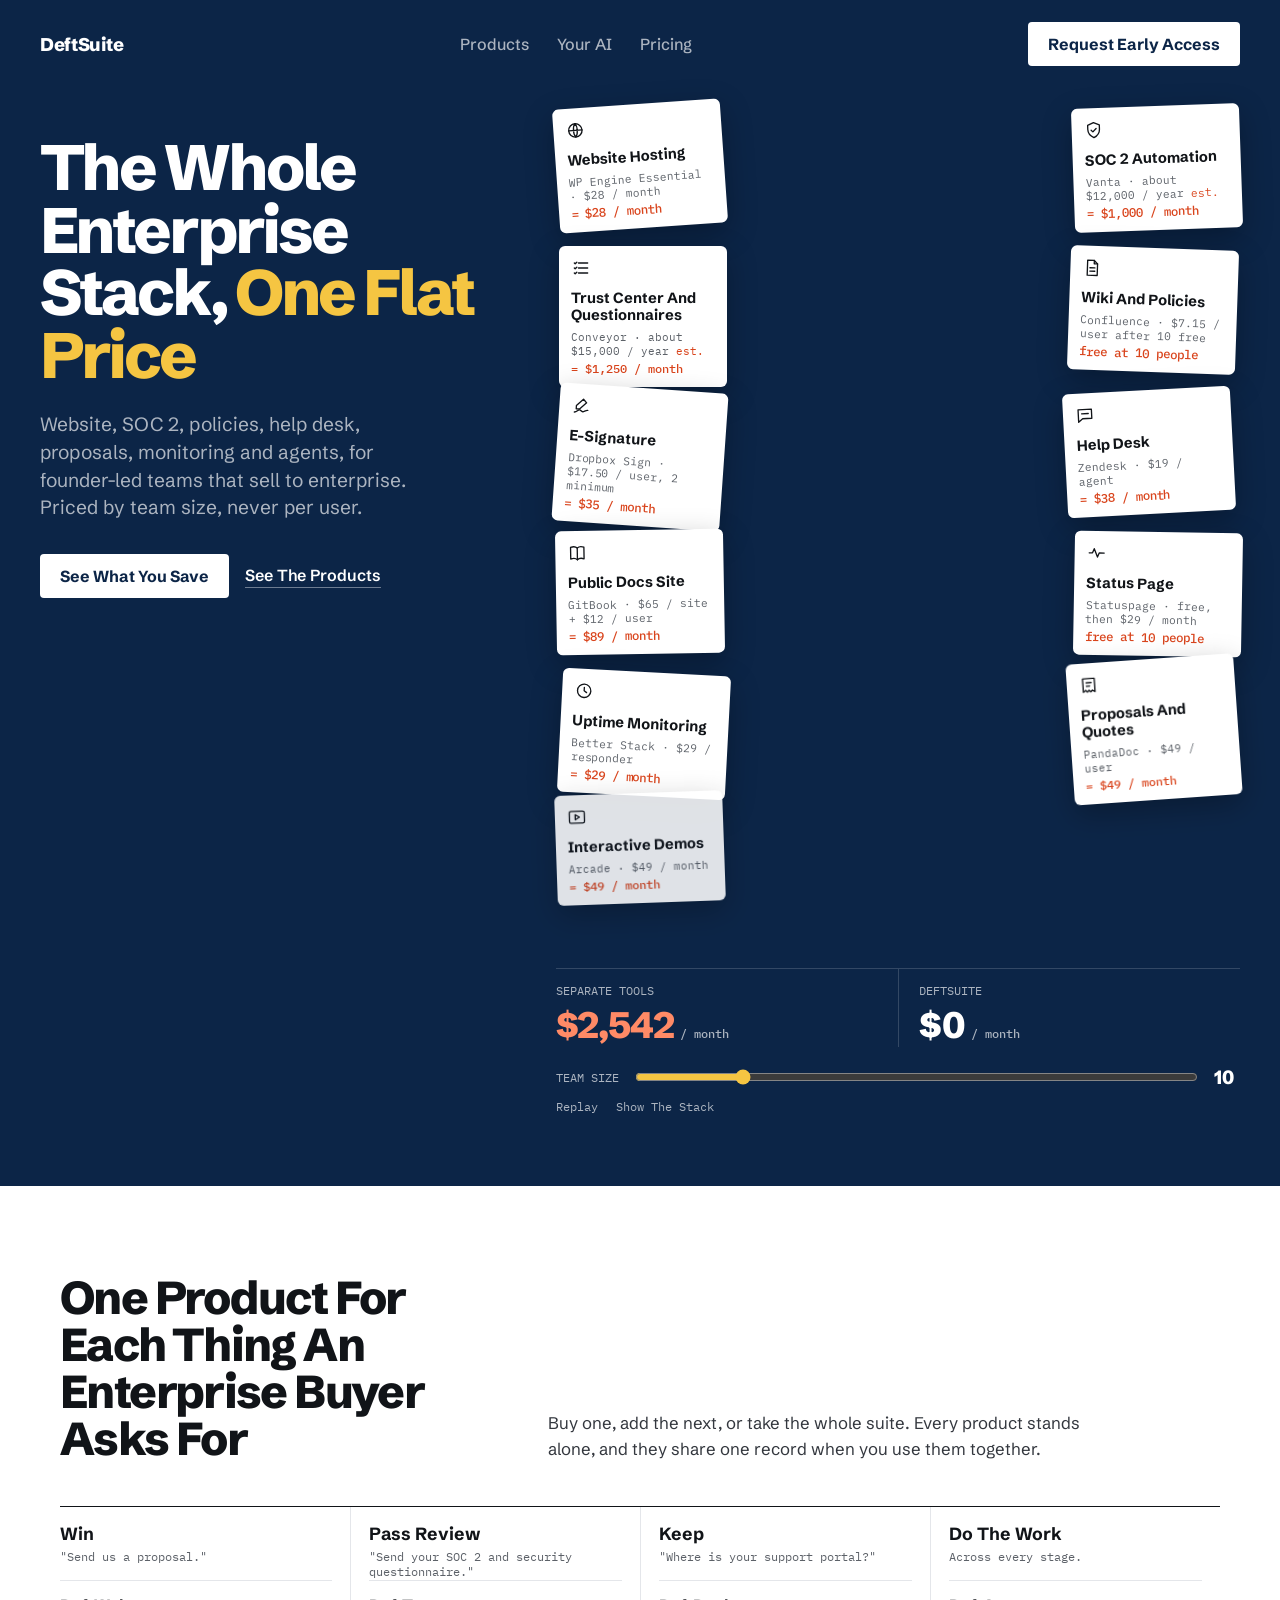
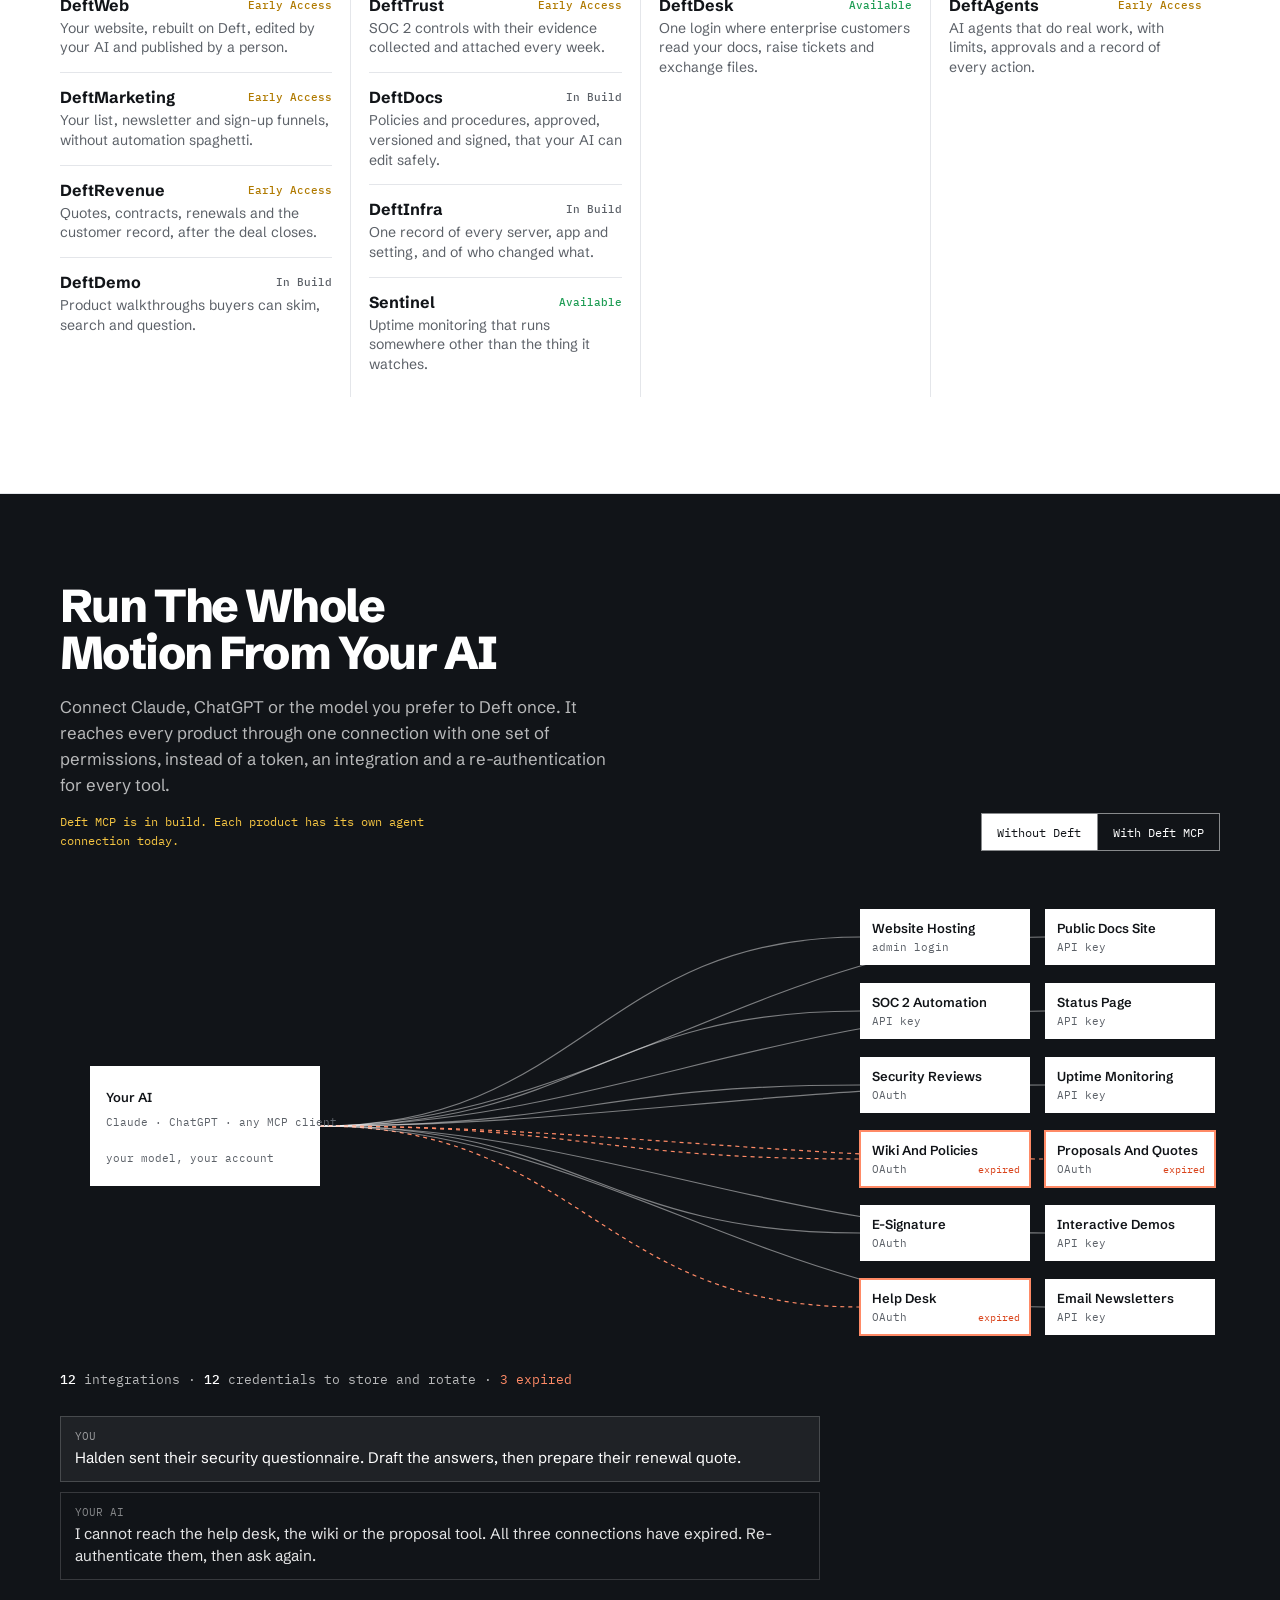
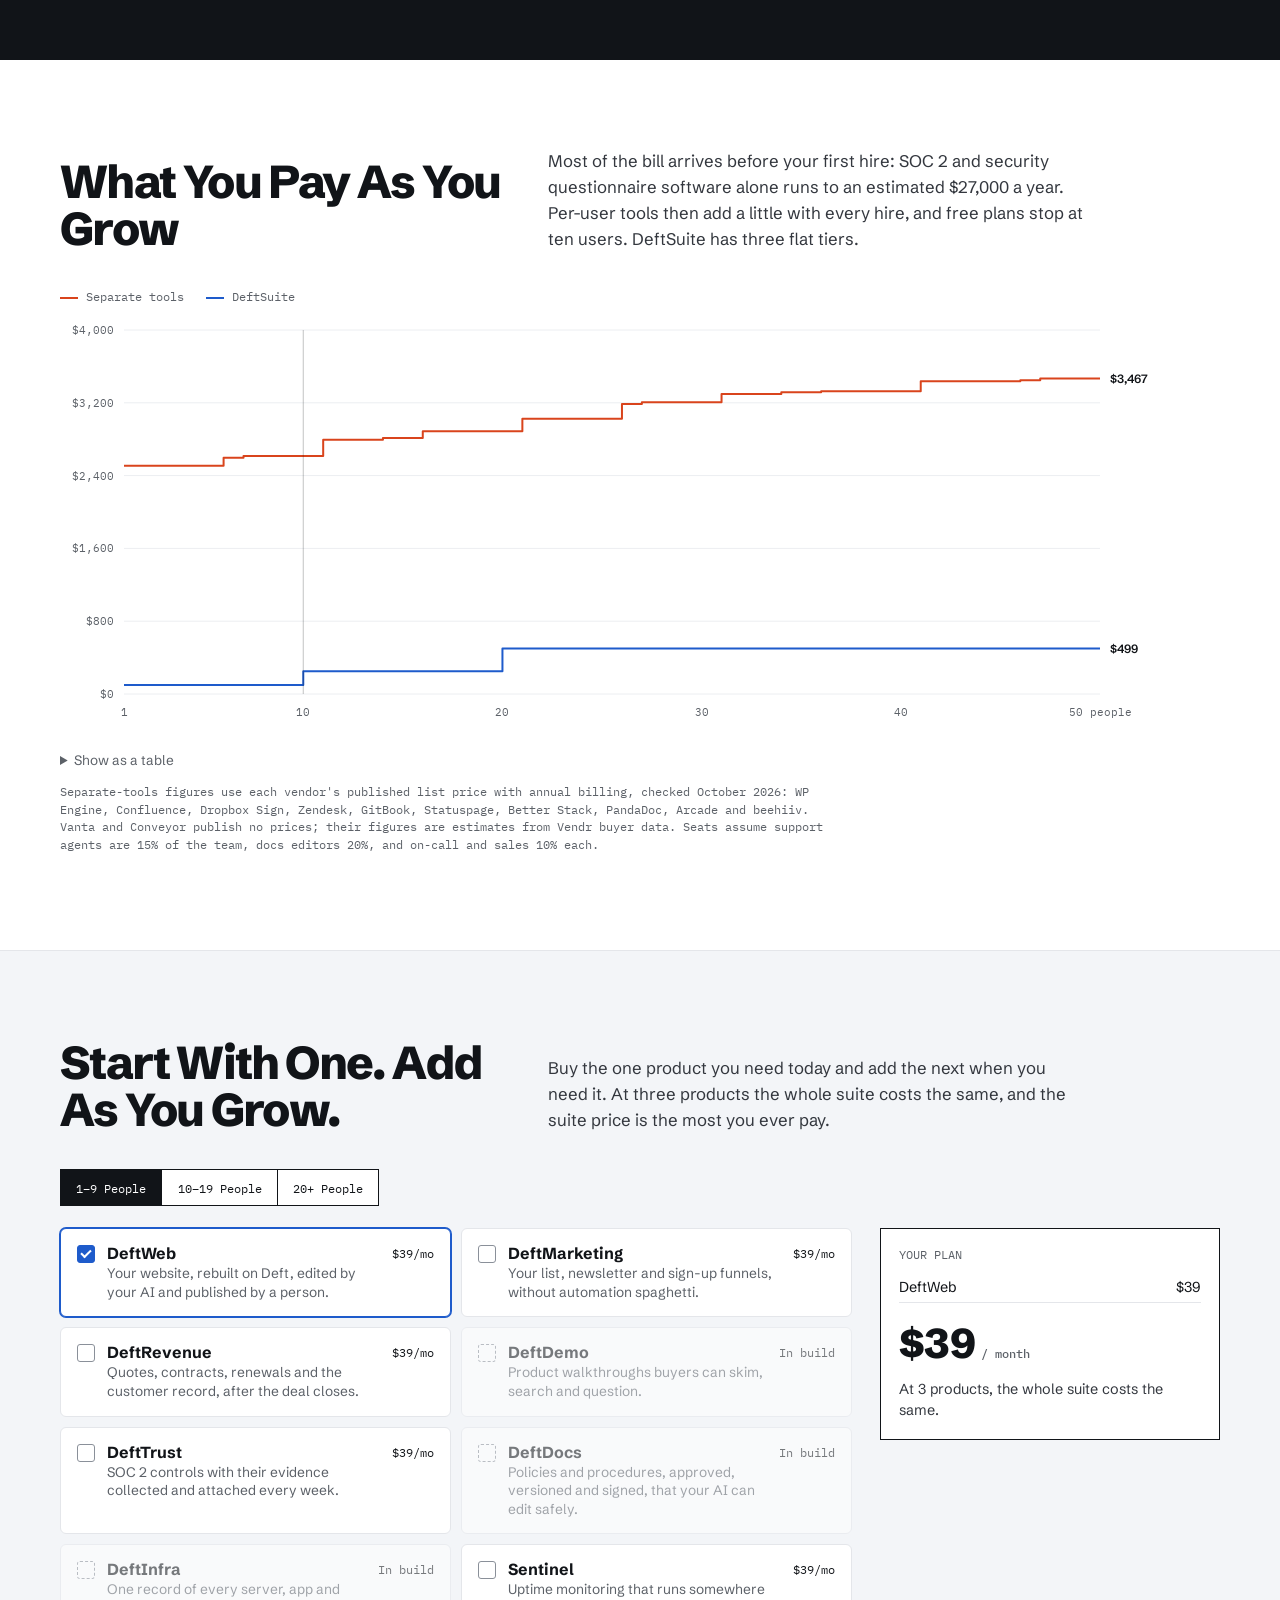
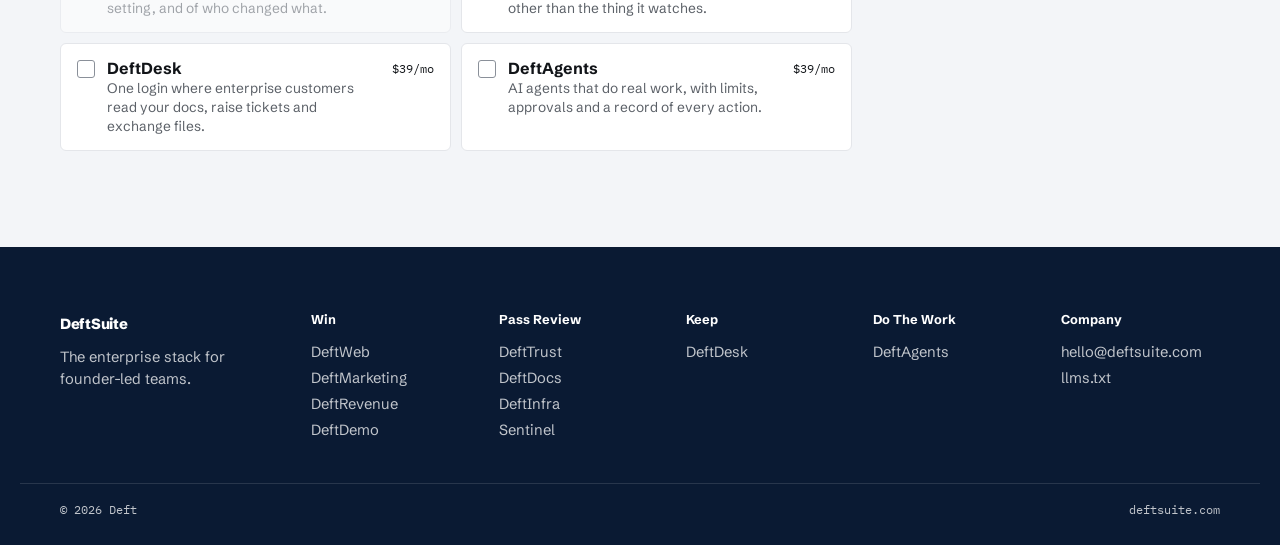
==== commit b2185dc2: "Launch deftsuite.com: home page with real stack prices, 10 product pages, sitemap, llms.txt Home: st" ====
--- a/index.html
+++ b/index.html
@@ -1,215 +1,598 @@
 <!DOCTYPE html>
 <html lang="en">
 <head>
-  <meta charset="UTF-8" />
-  <meta name="viewport" content="width=device-width, initial-scale=1.0" />
-  <title>DeftSuite: The Lean Team's Enterprise Toolkit</title>
-  <meta name="description" content="DeftSuite runs the security review, the policies behind it and the support portal after signature for founder-led B2B teams selling to enterprise. $99 per month for teams under 10." />
-  <meta property="og:type" content="website" />
-  <meta property="og:title" content="DeftSuite: The Lean Team's Enterprise Toolkit" />
-  <meta property="og:description" content="Pass procurement like a 300-person vendor." />
-  <meta property="og:url" content="https://deftsuite.com/" />
-  <link rel="icon" href="assets/favicon.svg" type="image/svg+xml" />
-  <link rel="alternate" type="text/plain" href="llms.txt" title="Plain text for agents" />
-  <link rel="preconnect" href="https://fonts.googleapis.com" />
-  <link rel="preconnect" href="https://fonts.gstatic.com" crossorigin />
-  <link href="https://fonts.googleapis.com/css2?family=Schibsted+Grotesk:wght@400;500;700;800&family=IBM+Plex+Mono:wght@400;500&display=swap" rel="stylesheet" />
-  <link rel="stylesheet" href="assets/css/deft.css" />
-  <link rel="stylesheet" href="assets/css/site.css" />
+<meta charset="UTF-8" />
+<meta name="viewport" content="width=device-width, initial-scale=1.0" />
+<title>DeftSuite: The Enterprise Stack For Founder-Led Teams</title>
+<meta name="description" content="Website, SOC 2, policies, help desk, proposals, monitoring and AI agents for founder-led B2B teams that sell to enterprise. One flat price by team size, never per user." />
+<link rel="canonical" href="https://deftsuite.com/" />
+<meta property="og:type" content="website" />
+<meta property="og:title" content="DeftSuite: The Enterprise Stack For Founder-Led Teams" />
+<meta property="og:description" content="The whole enterprise stack for one flat price. Not per user." />
+<meta property="og:url" content="https://deftsuite.com/" />
+<link rel="icon" href="/assets/favicon.svg" type="image/svg+xml" />
+<link rel="alternate" type="text/plain" href="/llms.txt" title="Plain text for agents" />
+<link rel="preconnect" href="https://fonts.googleapis.com" />
+<link rel="preconnect" href="https://fonts.gstatic.com" crossorigin />
+<link href="https://fonts.googleapis.com/css2?family=Schibsted+Grotesk:wght@400;500;700;800&family=IBM+Plex+Mono:wght@400;500&display=swap" rel="stylesheet" />
+<link rel="stylesheet" href="/assets/css/site.css" />
+<style>
+  :root {
+    --field: #0C2547; --field-2: #133466; --soft: rgba(255,255,255,.66); --hair: rgba(255,255,255,.16);
+    --paper: #FFFFFF; --ink: #111418; --muted: #5C6168; --rule: #E4E6EA;
+    --stack: #D9441C; --deft: #1E5BCB; --amber: #F5C542;
+  }
+  * { box-sizing: border-box; }
+  body { margin: 0; font-family: 'Schibsted Grotesk', sans-serif; color: var(--ink); background: var(--paper); }
+  .mono { font-family: 'IBM Plex Mono', monospace; }
+  a { color: inherit; text-decoration: none; }
+
+  /* ---------- hero on the blue field ---------- */
+  .top { background: var(--field); color: #fff; }
+  .nav { display: flex; justify-content: space-between; align-items: center; padding: 22px 40px; }
+  .brand { font-weight: 800; font-size: 1.15rem; letter-spacing: -.02em; }
+  .links { display: flex; gap: 28px; color: var(--soft); font-weight: 500; }
+  .btn { display: inline-block; padding: 12px 20px; background: #fff; color: var(--field); font-weight: 700; border-radius: 4px; }
+  .hero { display: grid; grid-template-columns: .82fr 1.18fr; gap: 40px; padding: 24px 40px 72px; align-items: start; }
+  h1 { margin: 24px 0 0; font-weight: 800; font-size: clamp(2.6rem, 5vw, 4.8rem); line-height: .98; letter-spacing: -.045em; }
+  h1 em { font-style: normal; color: var(--amber); }
+  .sub { margin: 24px 0 0; font-size: 1.2rem; line-height: 1.45; color: var(--soft); max-width: 32ch; }
+  .cta { margin-top: 32px; display: flex; gap: 16px; align-items: center; }
+  .ghost { font-weight: 600; border-bottom: 1px solid rgba(255,255,255,.4); padding-bottom: 2px; }
+
+  .board { position: relative; }
+  .tiles { position: relative; height: 430px; }
+  .tile { position: absolute; width: 168px; padding: 12px 12px 11px; background: #fff; color: var(--ink); border-radius: 6px; box-shadow: 0 10px 30px rgba(0,0,0,.28); }
+  .tile svg { width: 20px; height: 20px; stroke: var(--ink); fill: none; stroke-width: 1.6; stroke-linecap: round; stroke-linejoin: round; }
+  .tile__cat { margin-top: 8px; font-weight: 700; font-size: .92rem; line-height: 1.15; }
+  .tile__rate { margin-top: 6px; font-size: .7rem; color: var(--muted); }
+  .tile__cost { margin-top: 2px; font-size: .78rem; color: var(--stack); font-weight: 500; }
+  .deft { position: absolute; left: 50%; top: 210px; width: 360px; transform: translate(-50%, -50%); background: #fff; color: var(--ink); border-radius: 6px; box-shadow: 0 18px 50px rgba(0,0,0,.35); opacity: 0; visibility: hidden; }
+  .deft__head { display: flex; justify-content: space-between; align-items: baseline; padding: 14px 16px; border-bottom: 1px solid var(--ink); }
+  .deft__head b { font-weight: 800; font-size: 1.1rem; letter-spacing: -.02em; }
+  .deft__row { display: grid; grid-template-columns: 7.2rem 1fr; gap: 10px; padding: 8px 16px; border-bottom: 1px solid var(--rule); font-size: .84rem; }
+  .deft__row .mono { font-size: .74rem; color: var(--deft); padding-top: 1px; }
+  .deft__row:last-child { border-bottom: 0; }
+
+  .meter { margin-top: 18px; display: grid; grid-template-columns: 1fr 1fr; border-top: 1px solid var(--hair); }
+  .meter > div { padding: 14px 0 0; }
+  .meter > div + div { padding-left: 20px; border-left: 1px solid var(--hair); }
+  .meter__lab { font-size: .72rem; color: var(--soft); }
+  .meter__val { margin-top: 4px; font-weight: 800; font-size: 2.3rem; letter-spacing: -.03em; }
+  .meter__val small { font: 500 .78rem 'IBM Plex Mono'; color: var(--soft); letter-spacing: 0; margin-left: 6px; }
+  #stackTotal { color: #FF8A66; }
+  .size { margin-top: 18px; display: flex; align-items: center; gap: 14px; }
+  .size label { font-size: .78rem; color: var(--soft); white-space: nowrap; }
+  .size output { font: 800 1.2rem 'Schibsted Grotesk'; min-width: 2.2ch; }
+  .size input { flex: 1; accent-color: var(--amber); }
+  .controls { display: flex; gap: 18px; margin-top: 10px; }
+  .controls button { font: .74rem 'IBM Plex Mono'; color: var(--soft); background: none; border: 0; padding: 0; cursor: pointer; }
+  .controls button:hover { color: #fff; }
+
+  /* ---------- the growth chart ---------- */
+  .grow { padding: 88px 40px 96px; max-width: 1240px; margin: 0 auto; }
+  .grow__head { display: grid; grid-template-columns: .8fr 1.2fr; gap: 40px; align-items: end; }
+  .grow h2 { margin: 0; font-weight: 800; font-size: clamp(2rem, 3.6vw, 3rem); line-height: 1.02; letter-spacing: -.035em; }
+  .grow p { margin: 0; font-size: 1.05rem; line-height: 1.55; color: #33373E; max-width: 54ch; }
+  .legend { display: flex; gap: 22px; margin: 36px 0 10px; font-size: .78rem; color: var(--muted); }
+  .legend i { display: inline-block; width: 18px; height: 2px; vertical-align: middle; margin-right: 8px; }
+  .chartwrap { position: relative; }
+  #chart { width: 100%; height: auto; display: block; overflow: visible; }
+  #chart .grid line { stroke: #ECEEF1; }
+  #chart .axis text { font: 11px 'IBM Plex Mono'; fill: var(--muted); }
+  #chart .end { font: 600 12px 'Schibsted Grotesk'; fill: var(--ink); }
+  .tip { position: absolute; pointer-events: none; background: #fff; border: 1px solid var(--rule); box-shadow: 0 6px 20px rgba(17,20,24,.12); padding: 10px 12px; font-size: .8rem; min-width: 190px; opacity: 0; transition: opacity .12s; }
+  .tip b { display: block; font-size: .78rem; margin-bottom: 6px; }
+  .tip div { display: flex; justify-content: space-between; gap: 14px; font-variant-numeric: tabular-nums; }
+  .tip .k { color: var(--muted); }
+  .tip .sw { display: inline-block; width: 10px; height: 2px; vertical-align: middle; margin-right: 6px; }
+  details { margin-top: 18px; font-size: .85rem; color: var(--muted); }
+  details table { border-collapse: collapse; margin-top: 10px; font-variant-numeric: tabular-nums; }
+  details td, details th { padding: 4px 14px 4px 0; text-align: right; border-bottom: 1px solid var(--rule); }
+  .src { margin-top: 14px; font-size: .72rem; color: var(--muted); max-width: 90ch; }
+
+  /* ---------- AI connectivity ---------- */
+  .ai { background: #111418; color: #fff; }
+  .ai__inner { max-width: 1240px; margin: 0 auto; padding: 88px 40px 80px; }
+  .ai__head { display: flex; flex-wrap: wrap; justify-content: space-between; align-items: end; gap: 28px; }
+  .ai h2 { margin: 0; font-weight: 800; font-size: clamp(2rem, 3.6vw, 3rem); line-height: 1.02; letter-spacing: -.035em; max-width: 16ch; }
+  .ai p { margin: 18px 0 0; font-size: 1.05rem; line-height: 1.55; color: rgba(255,255,255,.7); max-width: 56ch; }
+  .seg { display: inline-flex; border: 1px solid rgba(255,255,255,.5); }
+  .seg button { font: .78rem 'IBM Plex Mono'; padding: .6rem .95rem; background: transparent; color: #fff; border: 0; cursor: pointer; }
+  .seg button + button { border-left: 1px solid rgba(255,255,255,.5); }
+  .seg button[aria-pressed="true"] { background: #fff; color: #111418; }
+  #wires { width: 100%; height: auto; display: block; margin-top: 40px; }
+  #wires .nlab { font: 600 13px 'Schibsted Grotesk'; fill: #111418; }
+  #wires .nsub { font: 10.5px 'IBM Plex Mono'; fill: #5C6168; }
+  #wires .chip { font: 10px 'IBM Plex Mono'; }
+  .ai__tally { margin-top: 10px; font-size: .8rem; color: rgba(255,255,255,.7); min-height: 1.2em; }
+  .ai__tally b { color: #fff; font-weight: 500; }
+  .ai__tally .bad { color: #FF8A66; }
+  .convo { margin-top: 28px; max-width: 760px; display: grid; gap: 10px; }
+  .msg { padding: 12px 14px; border: 1px solid rgba(255,255,255,.18); font-size: .95rem; line-height: 1.45; }
+  .msg--you { background: rgba(255,255,255,.06); }
+  .msg .who { display: block; font: .7rem 'IBM Plex Mono'; color: rgba(255,255,255,.55); margin-bottom: 4px; }
+  .call { display: grid; grid-template-columns: 1fr auto; gap: 12px; padding: 9px 14px; border: 1px solid rgba(143,180,255,.35); background: rgba(30,91,203,.10); font: .78rem 'IBM Plex Mono'; color: rgba(255,255,255,.85); }
+  .call .st { color: #8FB4FF; }
+  .call .st.wait { color: #FF8A66; }
+
+
+  /* ---------- start with one ---------- */
+  .pick { background: #F3F5F8; border-top: 1px solid var(--rule); }
+  .pick__inner { max-width: 1240px; margin: 0 auto; padding: 88px 40px 96px; }
+  .pick__head { display: grid; grid-template-columns: .8fr 1.2fr; gap: 40px; align-items: end; }
+  .pick h2 { margin: 0; font-weight: 800; font-size: clamp(2rem, 3.6vw, 3rem); line-height: 1.02; letter-spacing: -.035em; }
+  .pick__head p { margin: 0; font-size: 1.05rem; line-height: 1.55; color: #33373E; max-width: 54ch; }
+  .seg2 { display: inline-flex; margin-top: 36px; border: 1px solid var(--ink); }
+  .seg2 button { font: .78rem 'IBM Plex Mono'; padding: .6rem .95rem; background: #fff; color: var(--ink); border: 0; cursor: pointer; }
+  .seg2 button + button { border-left: 1px solid var(--ink); }
+  .seg2 button[aria-pressed="true"] { background: var(--ink); color: #fff; }
+  .pick__grid { display: grid; grid-template-columns: 1.4fr .6fr; gap: 28px; margin-top: 22px; align-items: start; }
+  .prods { display: grid; grid-template-columns: 1fr 1fr; gap: 10px; }
+  .prod { display: grid; grid-template-columns: auto 1fr auto; gap: 12px; align-items: start; text-align: left; padding: 14px 16px; background: #fff; border: 1px solid var(--rule); border-radius: 6px; cursor: pointer; font: inherit; color: var(--ink); transition: border-color .15s, box-shadow .15s; }
+  .prod:hover { border-color: #AEB4BC; }
+  .prod[aria-pressed="true"] { border-color: var(--deft); box-shadow: 0 0 0 1px var(--deft); }
+  .box { width: 18px; height: 18px; margin-top: 2px; border: 1.5px solid #8A9099; border-radius: 3px; display: grid; place-items: center; }
+  .prod[aria-pressed="true"] .box { background: var(--deft); border-color: var(--deft); }
+  .prod[aria-pressed="true"] .box::after { content: ""; width: 8px; height: 4px; border-left: 2px solid #fff; border-bottom: 2px solid #fff; transform: rotate(-45deg) translate(1px,-1px); }
+  .prod b { display: block; font-weight: 700; }
+  .prod span.j { display: block; margin-top: 2px; font-size: .86rem; color: var(--muted); line-height: 1.35; }
+  .prod .pr { font: .78rem 'IBM Plex Mono'; color: var(--ink); white-space: nowrap; padding-top: 2px; }
+  .bill { position: sticky; top: 20px; background: #fff; border: 1px solid var(--ink); padding: 18px; }
+  .bill__lab { font-size: .72rem; color: var(--muted); }
+  .bill__items { margin-top: 10px; min-height: 2em; font-size: .9rem; }
+  .bill__items div { display: flex; justify-content: space-between; padding: 6px 0; border-bottom: 1px solid var(--rule); }
+  .bill__items .none { color: var(--muted); border: 0; }
+  .bill__items .struck span:last-child { text-decoration: line-through; color: var(--muted); }
+  .bill__total { margin-top: 14px; font-weight: 800; font-size: 2.6rem; letter-spacing: -.03em; }
+  .bill__total small { font-size: .78rem; font-weight: 500; color: var(--muted); margin-left: 6px; letter-spacing: 0; }
+  .bill__note { margin-top: 10px; font-size: .9rem; line-height: 1.45; color: #33373E; min-height: 2.9em; }
+  .bill__note b { color: var(--deft); }
+  @media (max-width: 980px) { .pick__head, .pick__grid { grid-template-columns: 1fr; } .prods { grid-template-columns: 1fr; } }
+
+  .tile__rate .est { color: var(--stack); }
+  .grow p.src { margin-top: 14px; font: .72rem/1.55 'IBM Plex Mono', monospace; color: var(--muted); max-width: 110ch; }
+  .ai__status { margin-top: 14px !important; font-size: .78rem !important; color: var(--amber) !important; }
+  .prod.is-soon { cursor: default; opacity: .55; }
+  .prod.is-soon .box { border-style: dashed; }
+  /* ---------- the products ---------- */
+  .suite { border-bottom: 1px solid var(--rule); }
+  .suite__inner { max-width: 1240px; margin: 0 auto; padding: 88px 40px 96px; }
+  .suite__head { display: grid; grid-template-columns: .8fr 1.2fr; gap: 40px; align-items: end; }
+  .suite h2 { margin: 0; font-weight: 800; font-size: clamp(2rem, 3.6vw, 3rem); line-height: 1.02; letter-spacing: -.035em; }
+  .suite__head p { margin: 0; font-size: 1.05rem; line-height: 1.55; color: #33373E; max-width: 54ch; }
+  .suite__grid { margin-top: 44px; display: grid; grid-template-columns: repeat(4, 1fr); border-top: 1px solid var(--ink); }
+  .stage { padding: 16px 18px 8px 0; }
+  .stage + .stage { padding-left: 18px; border-left: 1px solid var(--rule); }
+  .stage__h b { display: block; font-size: 1.1rem; }
+  .stage__h span { display: block; margin-top: 4px; font-size: .74rem; color: var(--muted); min-height: 2.6em; }
+  .plink { display: block; padding: 14px 0; border-top: 1px solid var(--rule); }
+  .plink b { display: flex; justify-content: space-between; gap: 8px; font-size: 1rem; }
+  .plink b .mono { font-size: .66rem; font-weight: 500; color: var(--muted); white-space: nowrap; padding-top: 3px; }
+  .plink b .mono.is-live { color: #1F9D55; } .plink b .mono.is-early { color: #B07A00; }
+  .plink span.j { display: block; margin-top: 4px; font-size: .88rem; line-height: 1.4; color: var(--muted); }
+  .plink:hover b { color: var(--deft); }
+  @media (max-width: 980px) { .suite__head { grid-template-columns: 1fr; } .suite__grid { grid-template-columns: 1fr 1fr; } .stage:nth-child(3) { border-left: 0; padding-left: 0; } }
+  @media (max-width: 560px) { .suite__grid { grid-template-columns: 1fr; } .stage + .stage { border-left: 0; padding-left: 0; } .suite__inner, .hero, .grow, .ai__inner, .pick__inner { padding-left: 16px; padding-right: 16px; } }
+  @media (max-width: 980px) { .hero, .grow__head { grid-template-columns: 1fr; } .links { display: none; }  }
+</style>
 </head>
 <body>
 
-<header class="nav">
-  <div class="container nav__inner">
-    <a class="nav__brand" href="/"><img class="nav__logo" src="assets/favicon.svg" alt="" />DeftSuite</a>
-    <nav class="nav__links" aria-label="Primary">
-      <a href="#suite">The Suite</a>
-      <a href="#questionnaire">How It Works</a>
-      <a href="#pricing">Pricing</a>
-    </nav>
-    <div class="nav__right">
-      <a class="btn btn--sm" href="mailto:hello@deftsuite.com?subject=DeftSuite%20early%20access">Request Early Access</a>
-      <button class="nav__toggle" aria-label="Menu" aria-expanded="false"><span></span><span></span><span></span></button>
-    </div>
+<div class="top">
+<!-- NAV:START --><header class="nav">
+  <a class="brand" href="/">DeftSuite</a>
+  <nav class="links" aria-label="Primary"><a href="/#suite">Products</a><a href="/#ai">Your AI</a><a href="/#pick">Pricing</a></nav>
+  <a class="btn" href="mailto:hello@deftsuite.com?subject=DeftSuite%20early%20access">Request Early Access</a>
+</header><!-- NAV:END -->
+
+  <section class="hero">
+    <div>
+      <h1>The Whole Enterprise Stack, <em>One Flat Price</em></h1>
+      <p class="sub">Website, SOC 2, policies, help desk, proposals, monitoring and agents, for founder-led teams that sell to enterprise. Priced by team size, never per user.</p>
+      <div class="cta"><a class="btn" href="#grow">See What You Save</a><a class="ghost" href="#suite">See The Products</a></div>
+    </div>
+
+    <div class="board">
+      <div class="tiles" id="tiles" aria-label="The separate tools a team buys to sell to enterprise"></div>
+      <div class="deft" id="deft" aria-hidden="true">
+        <div class="deft__head"><b>DeftSuite</b><span class="mono" id="deftTier" style="font-size:.74rem;color:#5C6168"></span></div>
+        <div id="deftRows"></div>
+      </div>
+      <div class="meter">
+        <div><div class="meter__lab mono">SEPARATE TOOLS</div><div class="meter__val" id="stackTotal">$0<small>/ month</small></div></div>
+        <div><div class="meter__lab mono">DEFTSUITE</div><div class="meter__val" id="deftTotal">$0<small>/ month</small></div></div>
+      </div>
+      <div class="size">
+        <label class="mono" for="n">TEAM SIZE</label>
+        <input id="n" type="range" min="1" max="50" value="10" />
+        <output id="nOut">10</output>
+      </div>
+      <div class="controls"><button id="replay" type="button">Replay</button><button id="toggle" type="button">Show The Stack</button></div>
+    </div>
+  </section>
+</div>
+
+<!-- SUITE:START --><section class="suite" id="suite">
+  <div class="suite__inner">
+    <div class="suite__head">
+      <h2>One Product For Each Thing An Enterprise Buyer Asks For</h2>
+      <p>Buy one, add the next, or take the whole suite. Every product stands alone, and they share one record when you use them together.</p>
+    </div>
+    <div class="suite__grid"><div class="stage"><div class="stage__h"><b>Win</b><span class="mono">&quot;Send us a proposal.&quot;</span></div><a class="plink" href="/web/"><b>DeftWeb<span class="mono is-early">Early Access</span></b><span class="j">Your website, rebuilt on Deft, edited by your AI and published by a person.</span></a><a class="plink" href="/marketing/"><b>DeftMarketing<span class="mono is-early">Early Access</span></b><span class="j">Your list, newsletter and sign-up funnels, without automation spaghetti.</span></a><a class="plink" href="/revenue/"><b>DeftRevenue<span class="mono is-early">Early Access</span></b><span class="j">Quotes, contracts, renewals and the customer record, after the deal closes.</span></a><a class="plink" href="/demo/"><b>DeftDemo<span class="mono ">In Build</span></b><span class="j">Product walkthroughs buyers can skim, search and question.</span></a></div><div class="stage"><div class="stage__h"><b>Pass Review</b><span class="mono">&quot;Send your SOC 2 and security questionnaire.&quot;</span></div><a class="plink" href="/trust/"><b>DeftTrust<span class="mono is-early">Early Access</span></b><span class="j">SOC 2 controls with their evidence collected and attached every week.</span></a><a class="plink" href="/docs/"><b>DeftDocs<span class="mono ">In Build</span></b><span class="j">Policies and procedures, approved, versioned and signed, that your AI can edit safely.</span></a><a class="plink" href="/infra/"><b>DeftInfra<span class="mono ">In Build</span></b><span class="j">One record of every server, app and setting, and of who changed what.</span></a><a class="plink" href="/sentinel/"><b>Sentinel<span class="mono is-live">Available</span></b><span class="j">Uptime monitoring that runs somewhere other than the thing it watches.</span></a></div><div class="stage"><div class="stage__h"><b>Keep</b><span class="mono">&quot;Where is your support portal?&quot;</span></div><a class="plink" href="/desk/"><b>DeftDesk<span class="mono is-live">Available</span></b><span class="j">One login where enterprise customers read your docs, raise tickets and exchange files.</span></a></div><div class="stage"><div class="stage__h"><b>Do The Work</b><span class="mono">Across every stage.</span></div><a class="plink" href="/agents/"><b>DeftAgents<span class="mono is-early">Early Access</span></b><span class="j">AI agents that do real work, with limits, approvals and a record of every action.</span></a></div></div>
   </div>
-</header>
-
-<main>
-
-  <!-- HERO -->
-  <section class="hero">
-    <div class="container hero__inner">
+</section><!-- SUITE:END -->
+
+<section class="ai" id="ai">
+  <div class="ai__inner">
+    <div class="ai__head">
       <div>
-        <span class="label">// LEAN TEAM, ENTERPRISE BUYER</span>
-        <h1>Pass Procurement Like A <span class="nw">300-Person</span> Vendor</h1>
-        <p class="hero__sub">DeftSuite runs the parts of an enterprise deal that usually take a department: the security review, the policies behind it, the support portal after signature, and agents that keep all three current.</p>
-        <div class="hero__cta">
-          <a class="btn btn--lg" href="#pricing">See Pricing</a>
-          <a class="btn btn--lg btn--ghost" href="#suite">See The Suite</a>
-        </div>
-        <p class="hero__note mono">$99 per month for teams under 10 people. Every product included.</p>
+        <h2>Run The Whole Motion From Your AI</h2>
+        <p>Connect Claude, ChatGPT or the model you prefer to Deft once. It reaches every product through one connection with one set of permissions, instead of a token, an integration and a re-authentication for every tool.</p>
+        <p class="ai__status mono">Deft MCP is in build. Each product has its own agent connection today.</p>
       </div>
-
-      <div class="frame demo" aria-label="Example: a security questionnaire question answered from the suite">
-        <div class="demo__bar mono"><span><b>Vendor Security Review</b> · Halden Insurance</span><span>Q-14 of 214</span></div>
-        <div class="demo__q">
-          <span class="mono">Question 14 · Access control</span>
-          <p>Is multi-factor authentication enforced for all access to production systems?</p>
-        </div>
-        <ol class="trail">
-          <li class="step"><span class="step__prod">DeftDocs</span><span class="step__what">Access Control Policy v3.2</span><span class="step__meta">approved 2026-09-02 · section 4.1 requires MFA</span></li>
-          <li class="step"><span class="step__prod">DeftTrust</span><span class="step__what">CC6.1 Logical Access</span><span class="step__meta">control passing · cites policy v3.2</span></li>
-          <li class="step"><span class="step__prod">DeftTrust</span><span class="step__what">Evidence: SSO MFA enforcement export</span><span class="step__meta">collected 2026-10-16 · sha 9f3c2a</span></li>
-          <li class="step"><span class="step__prod">DeftAgents</span><span class="step__what">Answer drafted from the three records above</span><span class="step__meta">no record older than 90 days</span></li>
-        </ol>
-        <div class="answer">
-          <p class="answer__text" data-answer="Yes. Multi-factor authentication is enforced through single sign-on for every production system, as required by the Access Control Policy (v3.2, section 4.1). Evidence for control CC6.1 is attached."></p>
-          <div class="answer__row">
-            <span class="state state--wait">DRAFTING</span>
-            <button class="replay" type="button">Replay</button>
-          </div>
-        </div>
+      <div class="seg" role="group" aria-label="Compare">
+        <button type="button" data-ai="without" aria-pressed="true">Without Deft</button>
+        <button type="button" data-ai="with" aria-pressed="false">With Deft MCP</button>
       </div>
     </div>
-  </section>
-
-  <!-- THE SUITE -->
-  <section class="section" id="suite">
-    <div class="container split">
-      <div>
-        <span class="label">// THE SUITE</span>
-        <h2>One Toolkit For Every Stage Of The Enterprise Deal</h2>
-        <p class="split__lead">Each product covers one thing an enterprise buyer asks of a vendor. They share one record, so an answer in the security review points to the same policy the support portal publishes.</p>
-      </div>
-      <div class="ledger">
-        <div class="ledger__group">Win · "Send us a proposal."</div>
-        <div class="ledger__row"><span class="ledger__name">DeftRevenue</span><span class="ledger__job">Quotes, proposals and accounts</span><span class="ledger__status is-early">Early Access</span></div>
-        <div class="ledger__row"><span class="ledger__name">DeftMarketing</span><span class="ledger__job">Site content, approvals and newsletters</span><span class="ledger__status">In Build</span></div>
-        <div class="ledger__row"><span class="ledger__name">DeftDemo</span><span class="ledger__job">Product walkthroughs replayed from the real app</span><span class="ledger__status">In Build</span></div>
-
-        <div class="ledger__group">Pass Review · "Send your SOC 2 and security questionnaire."</div>
-        <div class="ledger__row"><span class="ledger__name">DeftTrust</span><span class="ledger__job">SOC 2 controls with their evidence attached</span><span class="ledger__status is-early">Early Access</span></div>
-        <div class="ledger__row"><span class="ledger__name">DeftDocs</span><span class="ledger__job">Policies and procedures, approved and versioned</span><span class="ledger__status">In Build</span></div>
-        <div class="ledger__row"><span class="ledger__name">DeftInfra</span><span class="ledger__job">A change record for every environment and secret</span><span class="ledger__status">In Build</span></div>
-        <div class="ledger__row"><span class="ledger__name">Sentinel</span><span class="ledger__job">Uptime monitoring from a host separate from the servers it watches</span><span class="ledger__status is-early">Early Access</span></div>
-
-        <div class="ledger__group">Keep · "Where is your support portal?"</div>
-        <div class="ledger__row"><span class="ledger__name">DeftDesk</span><span class="ledger__job">Customer support portal and published documentation</span><span class="ledger__status is-live">Available</span></div>
-
-        <div class="ledger__group">Do The Work · across every stage</div>
-        <div class="ledger__row"><span class="ledger__name">DeftAgents</span><span class="ledger__job">Agents that draft, file and follow up, with every action approved and logged</span><span class="ledger__status is-early">Early Access</span></div>
-      </div>
-    </div>
-  </section>
-
-  <!-- THE QUESTIONNAIRE -->
-  <section class="section" id="questionnaire">
-    <div class="container" data-view="without">
-      <div class="qhead">
-        <div>
-          <span class="label">// THE QUESTIONNAIRE</span>
-          <h2>Every Enterprise Deal Ends In A Spreadsheet</h2>
-          <p>A typical vendor security questionnaire runs to a few hundred rows. On a small team the founder answers it at night, from memory and last year's answers.</p>
-        </div>
-        <div class="seg" role="group" aria-label="Compare">
-          <button type="button" data-set="without" aria-pressed="true">Without Deft</button>
-          <button type="button" data-set="with" aria-pressed="false">With Deft</button>
-        </div>
-      </div>
-      <div class="qtable-wrap">
-        <table class="qtable">
-          <thead><tr><th>Question</th><th>Answer</th><th>Cites</th><th>Status</th></tr></thead>
-          <tbody>
-            <tr>
-              <td class="q">Is MFA enforced for all production access?</td>
-              <td><span class="v-without">Yes, we use SSO.</span><span class="v-with">Yes, through single sign-on for every production system.</span></td>
-              <td class="mono"><span class="v-without">None</span><span class="v-with">CC6.1 · Access Control Policy v3.2</span></td>
-              <td class="mono"><span class="v-without is-stale">Copied from 2025</span><span class="v-with is-ok">Approved</span></td>
-            </tr>
-            <tr>
-              <td class="q">Provide your incident response plan.</td>
-              <td><span class="v-without">Attached (PDF).</span><span class="v-with">Incident Response Plan v2.0, published to the trust portal.</span></td>
-              <td class="mono"><span class="v-without">IR-plan-final-v3.pdf</span><span class="v-with">CC7.4 · Incident Response Plan v2.0</span></td>
-              <td class="mono"><span class="v-without is-stale">File from 2024</span><span class="v-with is-ok">Approved</span></td>
-            </tr>
-            <tr>
-              <td class="q">How often are backups tested?</td>
-              <td><span class="v-without">Regularly.</span><span class="v-with">Quarterly. The last restore test passed on 2026-09-30.</span></td>
-              <td class="mono"><span class="v-without">None</span><span class="v-with">A1.3 · evidence sha 4be71d</span></td>
-              <td class="mono"><span class="v-without is-stale">Unverified</span><span class="v-with is-ok">Approved</span></td>
-            </tr>
-            <tr>
-              <td class="q">Do you monitor availability externally?</td>
-              <td><span class="v-without">Blank</span><span class="v-with">Yes. Sentinel checks every production endpoint from a separate host.</span></td>
-              <td class="mono"><span class="v-without">None</span><span class="v-with">A1.2 · Sentinel check log</span></td>
-              <td class="mono"><span class="v-without is-stale">Unanswered</span><span class="v-with is-ok">Approved</span></td>
-            </tr>
-            <tr>
-              <td class="q">Who approves changes to production?</td>
-              <td><span class="v-without">The CTO.</span><span class="v-with">A second engineer approves every pull request before deploy.</span></td>
-              <td class="mono"><span class="v-without">None</span><span class="v-with">CC8.1 · Change Management SOP v1.4</span></td>
-              <td class="mono"><span class="v-without is-stale">Unverified</span><span class="v-with is-ok">Approved</span></td>
-            </tr>
-          </tbody>
-        </table>
-      </div>
-    </div>
-  </section>
-
-  <!-- PROOF -->
-  <section class="section">
-    <div class="container"><div class="proof">
-      <span class="label">// WHY WE BUILT IT</span>
-      <blockquote>We built DeftSuite to run our own company, selling software to enterprise medical-device manufacturers with a small team.</blockquote>
-      <p>DeftDesk and DeftRevenue run in production for us today. The rest of the suite comes out of the same work, and we use each product before we sell it.</p>
-    </div></div>
-  </section>
-
-  <!-- PRICING -->
-  <section class="section" id="pricing">
-    <div class="container split">
-      <div>
-        <span class="label">// PRICING</span>
-        <h2>One Price By Team Size. Every Product Included.</h2>
-        <p class="split__lead">No per-seat charges and no add-ons. The price changes only when the team grows past a tier.</p>
-      </div>
-      <div>
-        <div class="qtable-wrap"><table class="ptable">
-          <thead><tr><th scope="col"></th><th scope="col">1–9 People</th><th scope="col">10–19 People</th><th scope="col">20+ People</th></tr></thead>
-          <tbody>
-            <tr><th scope="row">Price</th><td><span class="amt">$99</span><span class="per">/ month</span></td><td><span class="amt">$249</span><span class="per">/ month</span></td><td><span class="amt">$499</span><span class="per">/ month</span></td></tr>
-            <tr><th scope="row">Products</th><td>All</td><td>All</td><td>All</td></tr>
-            <tr><th scope="row">Per-Seat Charges</th><td>None</td><td>None</td><td>None</td></tr>
-            <tr><th scope="row">Add-Ons</th><td>None</td><td>None</td><td>None</td></tr>
-          </tbody>
-        </table></div>
-        <p class="aside">(There is no fourth tier.)</p>
-        <div class="replaces">
-          <div><span class="mono">Instead of</span>SOC 2 and trust portal software</div>
-          <div><span class="mono">Instead of</span>Policy management</div>
-          <div><span class="mono">Instead of</span>A help desk</div>
-          <div><span class="mono">Instead of</span>Proposal software</div>
-          <div><span class="mono">Instead of</span>Uptime monitoring</div>
-        </div>
-      </div>
-    </div>
-  </section>
-
-</main>
-
-<footer class="footer">
-  <div class="container">
-    <div class="footer__top">
-      <div class="footer__col"><a class="nav__brand" href="/"><img class="nav__logo" src="assets/favicon.svg" alt="" />DeftSuite</a></div>
-      <div class="footer__col"><h4>Suite</h4><a href="#suite">The Suite</a><a href="#questionnaire">How It Works</a><a href="#pricing">Pricing</a></div>
-      <div class="footer__col"><h4>Contact</h4><a href="mailto:hello@deftsuite.com">hello@deftsuite.com</a></div>
-      <div class="footer__col"><h4>For Agents</h4><a href="llms.txt">llms.txt</a></div>
-    </div>
-    <div class="footer__bottom"><span>© <span id="year">2026</span> Deft</span><span class="mono">deftsuite.com</span></div>
+    <svg id="wires" viewBox="0 0 1160 470" aria-label="An AI assistant connected to many tools, versus one connection to Deft"></svg>
+    <div class="ai__tally mono" id="tally"></div>
+    <div class="convo" id="convo" aria-live="polite"></div>
   </div>
-</footer>
-
-<script src="assets/js/deft.js"></script>
-<script src="assets/js/home.js"></script>
+</section>
+
+<section class="grow" id="grow">
+  <div class="grow__head">
+    <h2>What You Pay As You Grow</h2>
+    <p>Most of the bill arrives before your first hire: SOC 2 and security questionnaire software alone runs to an estimated $27,000 a year. Per-user tools then add a little with every hire, and free plans stop at ten users. DeftSuite has three flat tiers.</p>
+  </div>
+  <div class="legend mono"><span><i style="background:var(--stack)"></i>Separate tools</span><span><i style="background:var(--deft)"></i>DeftSuite</span></div>
+  <div class="chartwrap">
+    <svg id="chart" viewBox="0 0 1160 420" role="img" aria-label="Monthly cost against team size, separate tools versus DeftSuite"></svg>
+    <div class="tip" id="tip"></div>
+  </div>
+  <details><summary>Show as a table</summary><table id="tbl"></table></details>
+  <p class="src mono" id="src"></p>
+</section>
+
+
+<section class="pick" id="pick">
+  <div class="pick__inner">
+    <div class="pick__head">
+      <h2>Start With One. Add As You Grow.</h2>
+      <p>Buy the one product you need today and add the next when you need it. At three products the whole suite costs the same, and the suite price is the most you ever pay.</p>
+    </div>
+    <div class="tiers seg2" role="group" aria-label="Team size">
+      <button type="button" data-tier="0" aria-pressed="true">1–9 People</button>
+      <button type="button" data-tier="1" aria-pressed="false">10–19 People</button>
+      <button type="button" data-tier="2" aria-pressed="false">20+ People</button>
+    </div>
+    <div class="pick__grid">
+      <div class="prods" id="prods"></div>
+      <aside class="bill">
+        <div class="bill__lab mono">YOUR PLAN</div>
+        <div class="bill__items" id="billItems"></div>
+        <div class="bill__total"><span id="billTotal">$0</span><small class="mono">/ month</small></div>
+        <div class="bill__note" id="billNote"></div>
+      </aside>
+    </div>
+  </div>
+</section>
+
+<!-- FOOTER:START --><footer class="foot">
+  <div class="foot__inner">
+    <div class="fcol fcol--brand"><a class="brand brand--ink" href="/">DeftSuite</a><p>The enterprise stack for founder-led teams.</p></div>
+    <div class="fcol"><h4>Win</h4><a href="/web/">DeftWeb</a><a href="/marketing/">DeftMarketing</a><a href="/revenue/">DeftRevenue</a><a href="/demo/">DeftDemo</a></div><div class="fcol"><h4>Pass Review</h4><a href="/trust/">DeftTrust</a><a href="/docs/">DeftDocs</a><a href="/infra/">DeftInfra</a><a href="/sentinel/">Sentinel</a></div><div class="fcol"><h4>Keep</h4><a href="/desk/">DeftDesk</a></div><div class="fcol"><h4>Do The Work</h4><a href="/agents/">DeftAgents</a></div>
+    <div class="fcol"><h4>Company</h4><a href="mailto:hello@deftsuite.com">hello@deftsuite.com</a><a href="/llms.txt">llms.txt</a></div>
+  </div>
+  <div class="foot__base mono"><span>© 2026 Deft</span><span>deftsuite.com</span></div>
+</footer><!-- FOOTER:END -->
+
+<script src="/assets/js/stack-data.js"></script>
+<script src="https://cdnjs.cloudflare.com/ajax/libs/gsap/3.12.5/gsap.min.js"></script>
+<script src="/assets/js/site.js"></script>
+<script>
+/* ============================================================
+   DATA comes from assets/js/stack-data.js (generated by tools/build.py).
+   ============================================================ */
+var TOOLS = STACK_TOOLS;
+function toolCost(t, n) { return STACK_SERIES[n - 1][t.key]; }
+function stackCost(n) { return STACK_SERIES[n - 1].total; }
+function deftCost(n) { return n < 10 ? SUITE_PRICE[0] : n < 20 ? SUITE_PRICE[1] : SUITE_PRICE[2]; }
+function deftTier(n) { return n < 10 ? '1–9 PEOPLE' : n < 20 ? '10–19 PEOPLE' : '20+ PEOPLE'; }
+function money(v) { return '$' + Math.round(v).toLocaleString('en-US'); }
+
+/* ---------- glyphs: one line set, 24px grid ---------- */
+var G = {
+  shield: '<path d="M12 3l7 3v5c0 4.5-3 8-7 10-4-2-7-5.5-7-10V6z"/><path d="M9 12l2 2 4-4"/>',
+  badge:  '<circle cx="12" cy="9" r="5"/><path d="M9 13.5L8 21l4-2 4 2-1-7.5"/>',
+  list:   '<path d="M9 6h11M9 12h11M9 18h11"/><path d="M4 6l1 1 2-2M4 12l1 1 2-2M4 18l1 1 2-2"/>',
+  doc:    '<path d="M6 3h8l4 4v14H6z"/><path d="M14 3v4h4M9 12h6M9 16h6"/>',
+  pen:    '<path d="M4 20c3 0 4-3 6-3s2 2 4 2 3-2 6-2"/><path d="M14 4l4 4-8 8H6v-4z"/>',
+  chat:   '<path d="M4 5h16v11H9l-5 4z"/><path d="M8 10h8"/>',
+  book:   '<path d="M4 5c3-1 6-1 8 1 2-2 5-2 8-1v14c-3-1-6-1-8 1-2-2-5-2-8-1z"/><path d="M12 6v14"/>',
+  pulse:  '<path d="M3 12h4l2-5 4 10 2-5h6"/>',
+  clock:  '<circle cx="12" cy="12" r="8"/><path d="M12 8v4l3 2"/>',
+  quote:  '<path d="M5 4h14v16l-3-2-2 2-2-2-2 2-2-2-3 2z"/><path d="M9 9h6M9 13h4"/>',
+  play:   '<rect x="3" y="5" width="18" height="14" rx="2"/><path d="M10 9l5 3-5 3z"/>',
+  mail:   '<rect x="3" y="5" width="18" height="14" rx="2"/><path d="M3 7l9 6 9-6"/>',
+  globe:  '<circle cx="12" cy="12" r="8"/><path d="M4 12h16M12 4c3 3 3 13 0 16M12 4c-3 3-3 13 0 16"/>'
+};
+
+/* ---------- build the tiles ---------- */
+var tilesEl = document.getElementById('tiles');
+var spots = [];
+var TW = tilesEl.clientWidth || 760;
+var COLS = TW < 700 ? 2 : 4;
+var GAP_X = COLS === 2 ? Math.max(0, TW - 172) : 182;
+tilesEl.style.height = (Math.ceil(TOOLS.length / COLS) * 138 + 10) + 'px';
+var MID = { x: Math.max(0, TW / 2 - 84), y: 150 };
+TOOLS.forEach(function (t, i) {
+  var d = document.createElement('div');
+  d.className = 'tile';
+  d.innerHTML = '<svg viewBox="0 0 24 24" aria-hidden="true">' + G[t.glyph] + '</svg>' +
+    '<div class="tile__cat">' + t.cat + '</div>' +
+    '<div class="tile__rate mono">' + t.vendor + ' · ' + t.rate + (t.est ? ' <span class="est">est.</span>' : '') + '</div>' +
+    '<div class="tile__cost mono"></div>';
+  tilesEl.appendChild(d);
+  t.el = d; t.costEl = d.querySelector('.tile__cost');
+  var col = i % COLS, row = Math.floor(i / COLS);
+  spots.push({ x: Math.max(0, col * GAP_X + (COLS === 4 && row % 2 ? 22 : 0) + (i * 37 % 13) - 6), y: row * 138 + (i * 53 % 17) - 8, r: ((i * 29) % 9) - 4 });
+});
+
+var deftRows = document.getElementById('deftRows');
+var groups = {};
+TOOLS.forEach(function (t) { (groups[t.deft] = groups[t.deft] || []).push(t.cat); });
+Object.keys(groups).forEach(function (k) {
+  var r = document.createElement('div'); r.className = 'deft__row';
+  r.innerHTML = '<span class="mono">' + k + '</span><span>' + groups[k].join(', ') + '</span>';
+  deftRows.appendChild(r);
+});
+(function () { var r = document.createElement('div'); r.className = 'deft__row'; r.innerHTML = '<span class="mono">And</span><span>DeftAgents, DeftInfra</span>'; deftRows.appendChild(r); })();
+
+/* ---------- live numbers ---------- */
+var nInput = document.getElementById('n'), nOut = document.getElementById('nOut');
+var stackEl = document.getElementById('stackTotal'), deftEl = document.getElementById('deftTotal');
+var shown = { stack: 0 };
+function paint(n, animateTotals) {
+  nOut.textContent = n;
+  TOOLS.forEach(function (t) { var c = toolCost(t, n); t.costEl.textContent = c === 0 ? 'free at ' + n + ' people' : '= ' + money(c) + ' / month'; });
+  document.getElementById('deftTier').textContent = deftTier(n);
+  if (!animateTotals) {
+    stackEl.innerHTML = money(stackCost(n)) + '<small>/ month</small>';
+    deftEl.innerHTML = money(deftCost(n)) + '<small>/ month</small>';
+  }
+  markChart(n);
+}
+nInput.addEventListener('input', function () { paint(+nInput.value); });
+
+/* ---------- the sequence ---------- */
+var deftCard = document.getElementById('deft');
+var mode = 'stack', tl;
+function run() {
+  if (tl) tl.kill();
+  var n = +nInput.value; paint(n, true);
+  mode = 'deft'; document.getElementById('toggle').textContent = 'Show The Stack';
+  var counter = { s: 0, d: 0 };
+  function upd() { stackEl.innerHTML = money(counter.s) + '<small>/ month</small>'; deftEl.innerHTML = money(counter.d) + '<small>/ month</small>'; }
+  gsap.set(deftCard, { autoAlpha: 0, scale: .9 });
+  TOOLS.forEach(function (t, i) { gsap.set(t.el, { x: spots[i].x, y: spots[i].y - 30, rotation: spots[i].r, opacity: 0, scale: 1 }); });
+  upd();
+  tl = gsap.timeline({ delay: .2 });
+  var running = 0;
+  TOOLS.forEach(function (t, i) {
+    running += toolCost(t, n);
+    var target = running;
+    tl.to(t.el, { y: spots[i].y, opacity: 1, duration: .35, ease: 'back.out(1.6)' }, i * .16)
+      .to(counter, { s: target, duration: .3, onUpdate: upd }, i * .16);
+  });
+  tl.to({}, { duration: 1.6 })
+    .addLabel('collapse')
+    .to(TOOLS.map(function (t) { return t.el; }), { x: MID.x, y: MID.y, rotation: 0, scale: .35, opacity: 0, duration: .7, ease: 'power3.in', stagger: .03 }, 'collapse')
+    .to(deftCard, { autoAlpha: 1, scale: 1, duration: .5, ease: 'back.out(1.4)' }, 'collapse+=.6')
+    .to(counter, { d: deftCost(n), duration: .6, onUpdate: upd }, 'collapse+=.7');
+}
+function showStack() {
+  if (tl) tl.kill();
+  mode = 'stack'; document.getElementById('toggle').textContent = 'Show DeftSuite';
+  gsap.to(deftCard, { autoAlpha: 0, duration: .25 });
+  TOOLS.forEach(function (t, i) { gsap.to(t.el, { x: spots[i].x, y: spots[i].y, rotation: spots[i].r, scale: 1, opacity: 1, duration: .45, ease: 'power3.out', delay: i * .02 }); });
+  paint(+nInput.value);
+}
+function showDeft() {
+  if (tl) tl.kill();
+  mode = 'deft'; document.getElementById('toggle').textContent = 'Show The Stack';
+  gsap.to(TOOLS.map(function (t) { return t.el; }), { x: MID.x, y: MID.y, rotation: 0, scale: .35, opacity: 0, duration: .45, ease: 'power3.in' });
+  gsap.to(deftCard, { autoAlpha: 1, scale: 1, duration: .4, delay: .3 });
+  paint(+nInput.value);
+}
+document.getElementById('replay').addEventListener('click', run);
+document.getElementById('toggle').addEventListener('click', function () { mode === 'deft' ? showStack() : showDeft(); });
+
+/* ---------- the growth chart ---------- */
+var NS = 'http://www.w3.org/2000/svg', chart = document.getElementById('chart');
+var W = 1160, H = 420, M = { l: 64, r: 120, t: 16, b: 40 };
+var N = 50, xs = [], maxY = 0;
+for (var i = 1; i <= N; i++) { xs.push(i); maxY = Math.max(maxY, stackCost(i)); }
+maxY = Math.ceil(maxY / 1000) * 1000;
+function X(n) { return M.l + (n - 1) / (N - 1) * (W - M.l - M.r); }
+function Y(v) { return H - M.b - v / maxY * (H - M.t - M.b); }
+function el(tag, a, p) { var e = document.createElementNS(NS, tag); for (var k in a) e.setAttribute(k, a[k]); (p || chart).appendChild(e); return e; }
+var grid = el('g', { 'class': 'grid' }), axis = el('g', { 'class': 'axis' });
+for (var v = 0; v <= maxY; v += maxY / 5) {
+  el('line', { x1: M.l, x2: W - M.r, y1: Y(v), y2: Y(v) }, grid);
+  var t = el('text', { x: M.l - 10, y: Y(v) + 4, 'text-anchor': 'end' }, axis); t.textContent = money(v);
+}
+[1, 10, 20, 30, 40, 50].forEach(function (n) { var t = el('text', { x: X(n), y: H - M.b + 22, 'text-anchor': 'middle' }, axis); t.textContent = n + (n === 50 ? ' people' : ''); });
+function stepPath(fn) {
+  var d = 'M' + X(1) + ' ' + Y(fn(1));
+  for (var n = 2; n <= N; n++) d += ' H' + X(n) + ' V' + Y(fn(n));
+  return d;
+}
+el('path', { d: stepPath(stackCost), fill: 'none', stroke: 'var(--stack)', 'stroke-width': 2, 'stroke-linejoin': 'round' });
+el('path', { d: stepPath(deftCost), fill: 'none', stroke: 'var(--deft)', 'stroke-width': 2, 'stroke-linejoin': 'round' });
+var e1 = el('text', { x: X(N) + 10, y: Y(stackCost(N)) + 4, 'class': 'end' }); e1.textContent = money(stackCost(N));
+var e2 = el('text', { x: X(N) + 10, y: Y(deftCost(N)) + 4, 'class': 'end' }); e2.textContent = money(deftCost(N));
+var cross = el('line', { y1: M.t, y2: H - M.b, stroke: '#9AA0A8', 'stroke-dasharray': '3 3', opacity: 0 });
+var mark = el('line', { y1: M.t, y2: H - M.b, stroke: '#111418', 'stroke-width': 1, opacity: .25 });
+var dotS = el('circle', { r: 5, fill: 'var(--stack)', stroke: '#fff', 'stroke-width': 2, opacity: 0 });
+var dotD = el('circle', { r: 5, fill: 'var(--deft)', stroke: '#fff', 'stroke-width': 2, opacity: 0 });
+var hit = el('rect', { x: M.l, y: M.t, width: W - M.l - M.r, height: H - M.t - M.b, fill: 'transparent' });
+var tip = document.getElementById('tip');
+function markChart(n) { mark.setAttribute('x1', X(n)); mark.setAttribute('x2', X(n)); }
+hit.addEventListener('mousemove', function (ev) {
+  var r = chart.getBoundingClientRect(), sx = (ev.clientX - r.left) * W / r.width;
+  var n = Math.min(N, Math.max(1, Math.round((sx - M.l) / (W - M.l - M.r) * (N - 1) + 1)));
+  var s = stackCost(n), d = deftCost(n);
+  [cross].forEach(function (l) { l.setAttribute('x1', X(n)); l.setAttribute('x2', X(n)); l.setAttribute('opacity', 1); });
+  dotS.setAttribute('cx', X(n)); dotS.setAttribute('cy', Y(s)); dotS.setAttribute('opacity', 1);
+  dotD.setAttribute('cx', X(n)); dotD.setAttribute('cy', Y(d)); dotD.setAttribute('opacity', 1);
+  tip.innerHTML = '<b>' + n + (n === 1 ? ' person' : ' people') + '</b>' +
+    '<div><span class="k"><i class="sw" style="background:var(--stack)"></i>Separate tools</span><span>' + money(s) + '</span></div>' +
+    '<div><span class="k"><i class="sw" style="background:var(--deft)"></i>DeftSuite</span><span>' + money(d) + '</span></div>' +
+    '<div style="margin-top:6px;border-top:1px solid #E4E6EA;padding-top:6px"><span class="k">Difference</span><span>' + money(s - d) + '</span></div>';
+  var px = X(n) / W * r.width;
+  tip.style.left = Math.min(px + 14, r.width - 210) + 'px'; tip.style.top = (Y(s) / H * r.height - 20) + 'px'; tip.style.opacity = 1;
+});
+hit.addEventListener('mouseleave', function () { tip.style.opacity = 0; cross.setAttribute('opacity', 0); dotS.setAttribute('opacity', 0); dotD.setAttribute('opacity', 0); });
+
+var tbl = document.getElementById('tbl');
+tbl.innerHTML = '<tr><th>People</th><th>Separate tools</th><th>DeftSuite</th></tr>' + [1, 5, 10, 11, 15, 20, 25, 30, 40, 50].map(function (n) { return '<tr><td>' + n + '</td><td>' + money(stackCost(n)) + '</td><td>' + money(deftCost(n)) + '</td></tr>'; }).join('');
+document.getElementById('src').textContent = 'Separate-tools figures use each vendor\'s published list price with annual billing, checked October 2026: WP Engine, Confluence, Dropbox Sign, Zendesk, GitBook, Statuspage, Better Stack, PandaDoc, Arcade and beehiiv. Vanta and Conveyor publish no prices; their figures are estimates from Vendr buyer data. Seats assume support agents are 15% of the team, docs editors 20%, and on-call and sales 10% each.';
+
+
+/* ---------- AI connectivity: wires ---------- */
+var CRED = { 'Website Hosting': 'admin login', 'SOC 2 Automation': 'API key', 'Trust Center And Questionnaires': 'OAuth',
+  'Wiki And Policies': 'OAuth', 'E-Signature': 'OAuth', 'Help Desk': 'OAuth', 'Public Docs Site': 'API key', 'Status Page': 'API key',
+  'Uptime Monitoring': 'API key', 'Proposals And Quotes': 'OAuth', 'Interactive Demos': 'API key', 'Email Newsletters': 'API key' };
+var SHORT = { 'Trust Center And Questionnaires': 'Security Reviews' };
+var EXPIRED = { 'Help Desk': 1, 'Wiki And Policies': 1, 'Proposals And Quotes': 1 };
+var wires = document.getElementById('wires');
+function w(tag, a, p) { var e = document.createElementNS(NS, tag); for (var k in a) e.setAttribute(k, a[k]); (p || wires).appendChild(e); return e; }
+var gL = w('g', {}), gN = w('g', {});
+var AI = { x: 30, y: 175, w: 230, h: 120 }, HUB = { x: 500, y: 185, w: 190, h: 100 };
+var aiG = w('g', {}, gN);
+w('rect', { x: AI.x, y: AI.y, width: AI.w, height: AI.h, fill: '#fff' }, aiG);
+var t1 = w('text', { x: AI.x + 16, y: AI.y + 36, 'class': 'nlab', 'font-size': 18 }, aiG); t1.textContent = 'Your AI';
+var t2 = w('text', { x: AI.x + 16, y: AI.y + 60, 'class': 'nsub' }, aiG); t2.textContent = 'Claude · ChatGPT · any MCP client';
+var t3 = w('text', { x: AI.x + 16, y: AI.y + 96, 'class': 'nsub' }, aiG); t3.textContent = 'your model, your account';
+var hubG = w('g', { opacity: 0 }, gN);
+w('rect', { x: HUB.x, y: HUB.y, width: HUB.w, height: HUB.h, fill: '#1E5BCB' }, hubG);
+var h1 = w('text', { x: HUB.x + 16, y: HUB.y + 38, fill: '#fff', style: "font:800 20px 'Schibsted Grotesk';letter-spacing:-.02em" }, hubG); h1.textContent = 'Deft MCP';
+var h2 = w('text', { x: HUB.x + 16, y: HUB.y + 64, fill: 'rgba(255,255,255,.8)', style: "font:10.5px 'IBM Plex Mono'" }, hubG); h2.textContent = 'one connection · scoped';
+var h3 = w('text', { x: HUB.x + 16, y: HUB.y + 82, fill: 'rgba(255,255,255,.8)', style: "font:10.5px 'IBM Plex Mono'" }, hubG); h3.textContent = 'writes need approval';
+var nodes = TOOLS.map(function (t, i) {
+  var col = i < 6 ? 0 : 1, row = i % 6;
+  var x = 800 + col * 185, y = 18 + row * 74, wdt = 170, ht = 56;
+  var g = w('g', {}, gN);
+  w('rect', { x: x, y: y, width: wdt, height: ht, fill: '#fff' }, g);
+  var a = w('text', { x: x + 12, y: y + 24, 'class': 'nlab' }, g); a.textContent = SHORT[t.cat] || t.cat;
+  var b = w('text', { x: x + 12, y: y + 42, 'class': 'nsub' }, g); b.textContent = CRED[t.cat];
+  var ax = AI.x + AI.w, ay = AI.y + AI.h / 2, bx = x, by = y + ht / 2;
+  var direct = 'M' + ax + ' ' + ay + ' C' + (ax + 260) + ' ' + ay + ' ' + (bx - 260) + ' ' + by + ' ' + bx + ' ' + by;
+  var hx = HUB.x + HUB.w, hy = HUB.y + HUB.h / 2;
+  var viaHub = 'M' + hx + ' ' + hy + ' C' + (hx + 60) + ' ' + hy + ' ' + (bx - 60) + ' ' + by + ' ' + bx + ' ' + by;
+  var bad = !!EXPIRED[t.cat];
+  var line = w('path', { d: direct, fill: 'none', stroke: bad ? '#FF8A66' : 'rgba(255,255,255,.45)', 'stroke-width': 1.2, 'stroke-dasharray': bad ? '4 4' : '0' }, gL);
+  var inner = w('path', { d: viaHub, fill: 'none', stroke: 'rgba(143,180,255,.55)', 'stroke-width': 1, opacity: 0 }, gL);
+  var chip = null;
+  if (bad) {
+    chip = w('g', {}, gN);
+    w('rect', { x: x, y: y, width: wdt, height: ht, fill: 'none', stroke: '#FF8A66', 'stroke-width': 2 }, chip);
+    var ct = w('text', { x: x + wdt - 10, y: y + 42, 'text-anchor': 'end', 'class': 'chip', fill: '#D9441C' }, chip); ct.textContent = 'expired';
+  }
+  return { t: t, line: line, inner: inner, chip: chip, sub: b, cat: a };
+});
+var spine = w('path', { d: 'M' + (AI.x + AI.w) + ' ' + (AI.y + AI.h / 2) + ' H' + HUB.x, stroke: '#8FB4FF', 'stroke-width': 3, fill: 'none', opacity: 0 }, gL);
+
+var tally = document.getElementById('tally'), convo = document.getElementById('convo');
+var ASK = 'Halden sent their security questionnaire. Draft the answers, then prepare their renewal quote.';
+function msg(cls, who, text) { var d = document.createElement('div'); d.className = 'msg ' + cls; d.innerHTML = '<span class="who">' + who + '</span>' + text; return d; }
+function call(name, result, wait) { var d = document.createElement('div'); d.className = 'call'; d.innerHTML = '<span>' + name + '</span><span class="st' + (wait ? ' wait' : '') + '">' + result + '</span>'; return d; }
+var aiTl;
+function setAI(mode) {
+  document.querySelectorAll('[data-ai]').forEach(function (b) { b.setAttribute('aria-pressed', String(b.getAttribute('data-ai') === mode)); });
+  if (aiTl) aiTl.kill();
+  convo.innerHTML = '';
+  var withDeft = mode === 'with';
+  aiTl = gsap.timeline();
+  if (!withDeft) {
+    tally.innerHTML = '<b>12</b> integrations · <b>12</b> credentials to store and rotate · <span class="bad">3 expired</span>';
+    aiTl.to(spine, { opacity: 0, duration: .2 }, 0).to(hubG, { opacity: 0, duration: .2 }, 0)
+      .to(nodes.map(function (n) { return n.inner; }), { opacity: 0, duration: .2 }, 0)
+      .to(nodes.map(function (n) { return n.line; }), { opacity: 1, duration: .4, stagger: .03 }, .1)
+      .to(nodes.filter(function (n) { return n.chip; }).map(function (n) { return n.chip; }), { opacity: 1, duration: .3 }, .4);
+    nodes.forEach(function (n) { n.sub.textContent = CRED[n.t.cat]; });
+    var steps = [msg('msg--you', 'YOU', ASK),
+      msg('', 'YOUR AI', 'I cannot reach the help desk, the wiki or the proposal tool. All three connections have expired. Re-authenticate them, then ask again.')];
+    steps.forEach(function (s, i) { s.style.opacity = 0; convo.appendChild(s); aiTl.to(s, { opacity: 1, duration: .3 }, .8 + i * .9); });
+  } else {
+    tally.innerHTML = '<b>1</b> connection · <b>1</b> permission model · every product reachable';
+    aiTl.to(nodes.map(function (n) { return n.line; }), { opacity: 0, duration: .35 }, 0)
+      .to(nodes.filter(function (n) { return n.chip; }).map(function (n) { return n.chip; }), { opacity: 0, duration: .2 }, 0)
+      .to(spine, { opacity: 1, duration: .4 }, .3).to(hubG, { opacity: 1, duration: .4 }, .3)
+      .to(nodes.map(function (n) { return n.inner; }), { opacity: 1, duration: .3, stagger: .03 }, .5);
+    nodes.forEach(function (n) { n.sub.textContent = n.t.deft; });
+    var steps = [msg('msg--you', 'YOU', ASK),
+      call('deft.trust.answer_questionnaire("halden-security.xlsx")', '214 drafted · all cite current controls'),
+      call('deft.docs.get_policy("Access Control")', 'v3.2 · approved'),
+      call('deft.revenue.create_quote("Halden", "renewal")', 'draft Q-0192'),
+      call('deft.revenue.send_quote("Q-0192")', 'awaiting your approval', true),
+      msg('', 'YOUR AI', 'All 214 answers are drafted and cite current controls and policies. Quote Q-0192 is ready and sends once you approve it.')];
+    steps.forEach(function (s, i) { s.style.opacity = 0; convo.appendChild(s); aiTl.to(s, { opacity: 1, duration: .3 }, .9 + i * .7); });
+  }
+}
+document.querySelectorAll('[data-ai]').forEach(function (b) { b.addEventListener('click', function () { setAI(b.getAttribute('data-ai')); }); });
+if (!/[?&]static/.test(location.search)) setAI('without');
+
+
+/* ---------- start with one: the picker ---------- */
+var SUITE = SUITE_PRICE, PER = PRODUCT_PRICE;
+var PRODS = DEFT_PRODUCTS.map(function (p) { return { k: p.name, j: p.job, live: p.status !== 'In Build' }; });
+var tier = 0, chosen = { DeftWeb: true };
+var prodsEl = document.getElementById('prods');
+PRODS.forEach(function (p) {
+  var b = document.createElement('button'); b.type = 'button'; b.className = 'prod';
+  b.innerHTML = '<i class="box" aria-hidden="true"></i><span><b>' + p.k + '</b><span class="j">' + p.j + '</span></span><span class="pr"></span>';
+  if (p.live) b.addEventListener('click', function () { chosen[p.k] = !chosen[p.k]; renderBill(); });
+  else { b.disabled = true; b.classList.add('is-soon'); }
+  p.el = b; prodsEl.appendChild(b);
+});
+document.querySelectorAll('[data-tier]').forEach(function (b) {
+  b.addEventListener('click', function () {
+    tier = +b.getAttribute('data-tier');
+    document.querySelectorAll('[data-tier]').forEach(function (o) { o.setAttribute('aria-pressed', String(o === b)); });
+    renderBill();
+  });
+});
+function renderBill() {
+  var picked = PRODS.filter(function (p) { return chosen[p.k]; });
+  var sum = picked.length * PER[tier], suite = SUITE[tier], capped = sum >= suite;
+  PRODS.forEach(function (p) {
+    p.el.setAttribute('aria-pressed', String(!!chosen[p.k]));
+    p.el.querySelector('.pr').textContent = p.live ? '$' + PER[tier] + '/mo' : 'In build';
+  });
+  var items = document.getElementById('billItems');
+  items.innerHTML = picked.length ? picked.map(function (p) { return '<div class="' + (capped ? 'struck' : '') + '"><span>' + p.k + '</span><span>$' + PER[tier] + '</span></div>'; }).join('') +
+    (capped ? '<div><span><b>DeftSuite, every product</b></span><span>$' + suite + '</span></div>' : '') : '<div class="none">Pick a product to start.</div>';
+  document.getElementById('billTotal').textContent = '$' + (capped ? suite : sum);
+  var at = Math.ceil(suite / PER[tier]), left = at - picked.length;
+  document.getElementById('billNote').innerHTML = !picked.length ? '' : capped
+    ? '<b>The whole suite costs the same.</b> Every product, including those in build as they ship, for $' + suite + ' a month.'
+    : left === 1 ? 'One more product and the whole suite costs the same.' : 'At ' + at + ' products, the whole suite costs the same.';
+}
+renderBill();
+
+/* ---------- start ---------- */
+paint(+nInput.value);
+var reduce = window.matchMedia('(prefers-reduced-motion: reduce)').matches || /[?&]static/.test(location.search);
+function settle() { gsap.globalTimeline.getChildren(true, true, true).forEach(function (c) { c.progress(1); }); }
+if (reduce) {
+  if (/[?&]stack/.test(location.search)) showStack(); else showDeft();
+  setAI(/[?&]ai=with/.test(location.search) ? 'with' : 'without');
+  settle();
+} else { run(); }
+</script>
 </body>
 </html>
--- a/assets/css/site.css
+++ b/assets/css/site.css
@@ -1,133 +1,95 @@
 /* =========================================================
-   deftsuite.com — page layouts (foundation lives in deft.css)
-   Structure is drawn with hairline rules and framed panels with
-   corner ticks. No floating cards, no gradients, no eyebrows.
+   deftsuite.com — shared styles for product pages, nav and footer.
+   The home page carries its own section styles inline and
+   shares the tokens, nav and footer defined here.
    ========================================================= */
+:root {
+  --field: #0C2547; --soft: rgba(255,255,255,.66); --hair: rgba(255,255,255,.16);
+  --paper: #FFFFFF; --ink: #111418; --body: #33373E; --muted: #5C6168; --rule: #E4E6EA;
+  --stack: #D9441C; --deft: #1E5BCB; --amber: #F5C542; --tint: #F3F5F8;
+}
+* { box-sizing: border-box; }
+body { margin: 0; font-family: 'Schibsted Grotesk', -apple-system, 'Segoe UI', sans-serif; color: var(--ink); background: var(--paper); -webkit-font-smoothing: antialiased; }
+a { color: inherit; text-decoration: none; }
+.mono { font-family: 'IBM Plex Mono', ui-monospace, Menlo, monospace; }
+:focus-visible { outline: 2px solid var(--amber); outline-offset: 2px; }
 
-.section { padding: clamp(56px, 7vw, 96px) 0; border-top: 1px solid var(--border); }
-.section:first-of-type { border-top: 0; }
-.label { display: block; margin-bottom: 1rem; }
+/* ---------- nav ---------- */
+.top { background: var(--field); color: #fff; }
+.nav { display: flex; justify-content: space-between; align-items: center; gap: 20px; padding: 22px 40px; max-width: 1440px; margin: 0 auto; }
+.brand { font-weight: 800; font-size: 1.15rem; letter-spacing: -.02em; }
+.links { display: flex; gap: 28px; color: var(--soft); font-weight: 500; }
+.links a:hover { color: #fff; }
+.btn { display: inline-block; padding: 12px 20px; background: #fff; color: var(--field); font-weight: 700; border-radius: 4px; white-space: nowrap; }
+.btn:hover { background: #E8EEFA; }
+.ghost { font-weight: 600; border-bottom: 1px solid rgba(255,255,255,.4); padding-bottom: 2px; }
+.ghost:hover { border-color: #fff; }
 
-/* framed panel with corner ticks (ticks injected by home.js) */
-.frame { position: relative; background: var(--white); border: 1px solid var(--border); }
-.tick { position: absolute; width: 7px; height: 7px; background: var(--ink); }
-.tick--tl { top: -4px; left: -4px; } .tick--tr { top: -4px; right: -4px; }
-.tick--bl { bottom: -4px; left: -4px; } .tick--br { bottom: -4px; right: -4px; }
+/* ---------- product hero ---------- */
+.phero { display: grid; grid-template-columns: 1fr 1fr; gap: 56px; align-items: center; padding: 28px 40px 80px; max-width: 1440px; margin: 0 auto; }
+.crumbs { font-size: .74rem; color: var(--soft); }
+.crumbs a:hover { color: #fff; }
+.phero h1 { margin: 22px 0 0; font-weight: 800; font-size: clamp(2.4rem, 4.6vw, 4.2rem); line-height: 1; letter-spacing: -.045em; }
+.sub { margin: 22px 0 0; font-size: 1.2rem; line-height: 1.45; color: var(--soft); max-width: 40ch; }
+.cta { margin-top: 30px; display: flex; flex-wrap: wrap; gap: 16px; align-items: center; }
+.note { margin: 22px 0 0; font-size: .92rem; line-height: 1.5; color: var(--soft); max-width: 52ch; }
+.pill { display: inline-block; font-size: .7rem; padding: 3px 8px; border: 1px solid currentColor; margin-right: 6px; vertical-align: 1px; }
+.pill.is-live { color: #8FE3B0; } .pill.is-early { color: var(--amber); } .pill.is-build { color: rgba(255,255,255,.7); }
 
-/* =========================================================
-   HERO — copy left, working artefact right
-   ========================================================= */
-.hero { padding: clamp(40px, 6vw, 80px) 0 clamp(56px, 7vw, 96px); }
-.hero__inner { display: grid; grid-template-columns: .95fr 1.05fr; gap: clamp(2rem, 5vw, 4rem); align-items: start; }
-.hero h1 { font-size: clamp(2.4rem, 5.4vw, 4.4rem); max-width: 13ch; }
-.nw { white-space: nowrap; }
-.hero__inner > *, .split > *, .qhead > * { min-width: 0; }
-.hero__sub { margin-top: 1.5rem; font-size: 1.15rem; max-width: 46ch; }
-.hero__cta { display: flex; flex-wrap: wrap; gap: .75rem; margin-top: 2rem; }
-.hero__note { margin-top: 1.25rem; font-size: .8rem; color: var(--text-muted); }
+.console { background: #111418; border: 1px solid rgba(255,255,255,.14); padding: 0 0 14px; display: grid; gap: 10px; }
+.console__bar { display: flex; justify-content: space-between; padding: 12px 16px; border-bottom: 1px solid rgba(255,255,255,.12); font-size: .72rem; color: rgba(255,255,255,.6); }
+.preview-tag { color: var(--amber); }
+.ask { margin: 4px 16px 0; padding: 12px 14px; border: 1px solid rgba(255,255,255,.18); background: rgba(255,255,255,.05); font-size: .95rem; line-height: 1.45; }
+.ask .who { display: block; font-size: .68rem; color: rgba(255,255,255,.5); margin-bottom: 4px; }
+.call { margin: 0 16px; display: grid; grid-template-columns: 1fr auto; gap: 12px; padding: 9px 14px; border: 1px solid rgba(143,180,255,.35); background: rgba(30,91,203,.12); font-size: .76rem; color: rgba(255,255,255,.85); }
+.call span:first-child { overflow-wrap: anywhere; }
+.call .st { color: #8FB4FF; white-space: nowrap; }
+.call .st.wait { color: #FF8A66; }
 
-/* the artefact */
-.demo { font-size: .9rem; }
-.demo__bar { display: flex; justify-content: space-between; gap: 1rem; padding: .7rem 1rem; border-bottom: 1px solid var(--border); font-size: .75rem; color: var(--text-muted); }
-.demo__bar b { color: var(--ink); font-weight: 500; }
-.demo__q { padding: 1.1rem 1rem 1rem; border-bottom: 1px solid var(--ink); }
-.demo__q .mono { font-size: .75rem; color: var(--text-muted); }
-.demo__q p { margin-top: .35rem; color: var(--ink); font-weight: 600; font-size: 1.02rem; line-height: 1.4; }
-.trail { list-style: none; margin: 0; padding: 0; }
-.step { display: grid; grid-template-columns: 7.5rem 1fr; gap: .25rem 1rem; padding: .8rem 1rem; border-bottom: 1px solid var(--border); opacity: .18; transition: opacity .35s ease; }
-.step.is-on { opacity: 1; }
-.step__prod { font-family: var(--font-mono); font-size: .75rem; color: var(--primary-700); padding-top: .15rem; }
-.step__what { color: var(--ink); font-weight: 600; line-height: 1.35; }
-.step__meta { grid-column: 2; font-family: var(--font-mono); font-size: .72rem; color: var(--text-muted); }
-.answer { padding: 1rem; }
-.answer__text { color: var(--ink); line-height: 1.5; min-height: 4.5em; }
-.answer__row { display: flex; align-items: center; justify-content: space-between; gap: 1rem; margin-top: .9rem; }
-.state { font-family: var(--font-mono); font-size: .72rem; letter-spacing: .04em; padding: .3rem .55rem; border: 1px solid currentColor; }
-.state--wait { color: var(--stamp); }
-.state--done { color: var(--primary-700); }
-.replay { font: inherit; font-family: var(--font-mono); font-size: .72rem; color: var(--text-muted); background: none; border: 0; cursor: pointer; padding: .3rem 0; }
-.replay:hover { color: var(--ink); }
+/* ---------- product sections ---------- */
+.wrap { max-width: 1240px; margin: 0 auto; padding: 0 40px; }
+.split { display: grid; grid-template-columns: .75fr 1.25fr; gap: 48px; align-items: start; }
+.story, .short, .with, .price { padding: 80px 0; border-top: 1px solid var(--rule); }
+.story { border-top: 0; }
+.short { background: var(--tint); }
+h2 { margin: 0; font-weight: 800; font-size: clamp(1.8rem, 3vw, 2.5rem); line-height: 1.05; letter-spacing: -.035em; }
+.story__body p { margin: 0 0 1.1em; font-size: clamp(1.15rem, 1.6vw, 1.4rem); line-height: 1.5; color: var(--ink); max-width: 46ch; }
+.short__list { list-style: none; margin: 0; padding: 0; border-top: 1px solid var(--ink); }
+.short__list li { display: grid; grid-template-columns: 3rem 1fr; gap: 12px; padding: 18px 0; border-bottom: 1px solid #D5D9DF; font-size: 1.12rem; line-height: 1.45; }
+.short__list .n { font-size: .78rem; color: var(--stack); padding-top: 4px; }
+.link-row { display: grid; grid-template-columns: 9rem 1fr auto; gap: 16px; align-items: baseline; padding: 16px 0; border-bottom: 1px solid var(--rule); }
+.link-row:first-child { border-top: 1px solid var(--ink); }
+.link-row .mono { font-size: .85rem; font-weight: 500; color: var(--deft); }
+.link-row .arrow { color: var(--muted); }
+.link-row:hover .arrow { color: var(--ink); }
+.ptable { width: 100%; border-collapse: collapse; border: 1px solid var(--rule); }
+.ptable th, .ptable td { padding: 14px 16px; border-bottom: 1px solid var(--rule); text-align: left; }
+.ptable thead th { border-bottom: 1px solid var(--ink); font-weight: 700; }
+.ptable tbody th { font-weight: 500; color: var(--muted); }
+.ptable td { font-weight: 800; font-size: 1.5rem; letter-spacing: -.03em; }
+.aside { margin: 14px 0 0; font-size: .8rem; color: var(--muted); }
+.aside a { color: var(--deft); border-bottom: 1px solid currentColor; }
 
-/* =========================================================
-   SPLIT — heading left, ruled content right
-   ========================================================= */
-.split { display: grid; grid-template-columns: .8fr 1.2fr; gap: clamp(2rem, 5vw, 4.5rem); align-items: start; }
-.split h2 { font-size: clamp(1.9rem, 3.4vw, 2.7rem); }
-.split__lead { margin-top: 1rem; font-size: 1.05rem; max-width: 40ch; }
+/* ---------- footer ---------- */
+.foot { background: #0A1A33; color: rgba(255,255,255,.75); }
+.foot__inner { max-width: 1240px; margin: 0 auto; padding: 64px 40px 40px; display: grid; grid-template-columns: 1.4fr repeat(5, 1fr); gap: 28px; }
+.fcol h4 { margin: 0 0 12px; font-size: .8rem; font-weight: 700; color: #fff; }
+.fcol a { display: block; padding: 4px 0; font-size: .92rem; }
+.fcol a:hover { color: #fff; }
+.fcol p { margin: 10px 0 0; font-size: .92rem; line-height: 1.45; max-width: 24ch; }
+.brand--ink { color: #fff; }
+.foot__base { max-width: 1240px; margin: 0 auto; padding: 18px 40px 28px; display: flex; justify-content: space-between; border-top: 1px solid rgba(255,255,255,.12); font-size: .74rem; }
 
-/* =========================================================
-   LEDGER — the suite, one ruled row per product
-   ========================================================= */
-.ledger { border-top: 1px solid var(--ink); }
-.ledger__group { padding: .9rem 0 .4rem; font-family: var(--font-mono); font-size: .75rem; color: var(--text-muted); border-bottom: 1px solid var(--border); }
-.ledger__row { display: grid; grid-template-columns: 9.5rem 1fr 7rem; gap: 1rem; align-items: baseline; padding: .85rem 0; border-bottom: 1px solid var(--border); }
-.ledger__name { font-family: var(--font-mono); font-size: .85rem; color: var(--ink); font-weight: 500; }
-.ledger__job { color: var(--text-body); }
-.ledger__status { font-family: var(--font-mono); font-size: .72rem; text-align: right; color: var(--text-muted); }
-.ledger__status.is-live { color: var(--primary-700); }
-.ledger__status.is-early { color: var(--ink); }
-
-/* =========================================================
-   QUESTIONNAIRE — with / without toggle over a real table
-   ========================================================= */
-.qhead { display: flex; flex-wrap: wrap; justify-content: space-between; align-items: end; gap: 1.5rem; margin-bottom: 1.75rem; }
-.qhead h2 { font-size: clamp(1.9rem, 3.4vw, 2.7rem); max-width: 18ch; }
-.qhead p { margin-top: 1rem; max-width: 52ch; }
-.seg { display: inline-flex; border: 1px solid var(--ink); }
-.seg button { font: inherit; font-family: var(--font-mono); font-size: .78rem; padding: .55rem .9rem; background: transparent; color: var(--ink); border: 0; cursor: pointer; }
-.seg button + button { border-left: 1px solid var(--ink); }
-.seg button[aria-pressed="true"] { background: var(--ink); color: var(--bg); }
-.qtable-wrap { overflow-x: auto; }
-.qtable { width: 100%; border-collapse: collapse; background: var(--white); min-width: 720px; }
-.qtable th { text-align: left; font-family: var(--font-mono); font-weight: 500; font-size: .72rem; color: var(--text-muted); padding: .7rem .9rem; border-bottom: 1px solid var(--ink); }
-.qtable td { padding: .8rem .9rem; border-bottom: 1px solid var(--border); vertical-align: top; font-size: .92rem; }
-.qtable td.mono { font-size: .78rem; }
-.qtable .q { color: var(--ink); width: 38%; }
-.is-stale { color: var(--stamp); }
-.is-ok { color: var(--primary-700); }
-[data-view="with"] .v-without, [data-view="without"] .v-with { display: none; }
-
-/* =========================================================
-   PROOF — one statement set large
-   ========================================================= */
-.proof { max-width: 900px; }
-.proof blockquote { margin: 0; font-family: var(--font-display); font-weight: 700; color: var(--ink); font-size: clamp(1.6rem, 3vw, 2.3rem); line-height: 1.2; letter-spacing: -.02em; }
-.proof p { margin-top: 1.25rem; max-width: 60ch; }
-
-/* =========================================================
-   PRICING — one comparison table
-   ========================================================= */
-.ptable { width: 100%; min-width: 480px; border-collapse: collapse; background: var(--white); border: 1px solid var(--border); }
-.ptable th, .ptable td { padding: 1rem 1.1rem; border-bottom: 1px solid var(--border); text-align: left; vertical-align: baseline; }
-.ptable thead th { border-bottom: 1px solid var(--ink); font-weight: 700; color: var(--ink); font-size: 1rem; }
-.ptable tbody th { font-weight: 500; color: var(--text-muted); font-size: .9rem; width: 28%; }
-.ptable .amt { font-size: clamp(1.9rem, 3vw, 2.4rem); font-weight: 800; color: var(--ink); letter-spacing: -.03em; font-variant-numeric: tabular-nums; }
-.ptable .per { display: block; font-family: var(--font-mono); font-size: .75rem; color: var(--text-muted); margin-top: .2rem; }
-.ptable tr:last-child th, .ptable tr:last-child td { border-bottom: 0; }
-.aside { margin-top: 1rem; font-family: var(--font-mono); font-size: .78rem; color: var(--text-muted); }
-.replaces { margin-top: 2.5rem; display: grid; grid-template-columns: repeat(5, 1fr); border-top: 1px solid var(--ink); }
-.replaces div { padding: .9rem .9rem .9rem 0; border-right: 1px solid var(--border); font-size: .92rem; }
-.replaces div + div { padding-left: .9rem; }
-.replaces div:last-child { border-right: 0; }
-.replaces .mono { display: block; font-size: .72rem; color: var(--text-muted); margin-bottom: .3rem; }
-
-/* =========================================================
-   RESPONSIVE
-   ========================================================= */
-@media (max-width: 1000px) {
-  .hero__inner, .split { grid-template-columns: 1fr; }
-  .replaces { grid-template-columns: 1fr 1fr; }
-  .replaces div { border-right: 0; border-bottom: 1px solid var(--border); padding-left: 0 !important; }
+@media (max-width: 980px) {
+  .phero, .split { grid-template-columns: 1fr; gap: 28px; }
+  .links { display: none; }
+  .foot__inner { grid-template-columns: 1fr 1fr; }
 }
-@media (max-width: 620px) {
-  .ledger__row { grid-template-columns: 1fr auto; }
-  .ledger__job { grid-column: 1 / -1; grid-row: 2; }
-  .step { grid-template-columns: 1fr; }
-  .step__meta { grid-column: 1; }
-  .ptable { min-width: 0; }
-  .ptable th, .ptable td { padding: .75rem .45rem; font-size: .88rem; }
-  .ptable thead th { font-size: .85rem; }
-  .ptable tbody th { width: 30%; }
-  .ptable .amt { font-size: 1.45rem; }
-  .replaces { grid-template-columns: 1fr; }
+@media (max-width: 560px) {
+  .nav, .phero, .wrap, .foot__inner, .foot__base { padding-left: 16px; padding-right: 16px; }
+  .nav .btn { padding: 10px 12px; font-size: .85rem; }
+  .link-row { grid-template-columns: 1fr auto; }
+  .link-row span:nth-child(2) { grid-column: 1 / -1; grid-row: 2; }
+  .ptable th, .ptable td { padding: 10px 8px; }
+  .ptable td { font-size: 1.15rem; }
 }
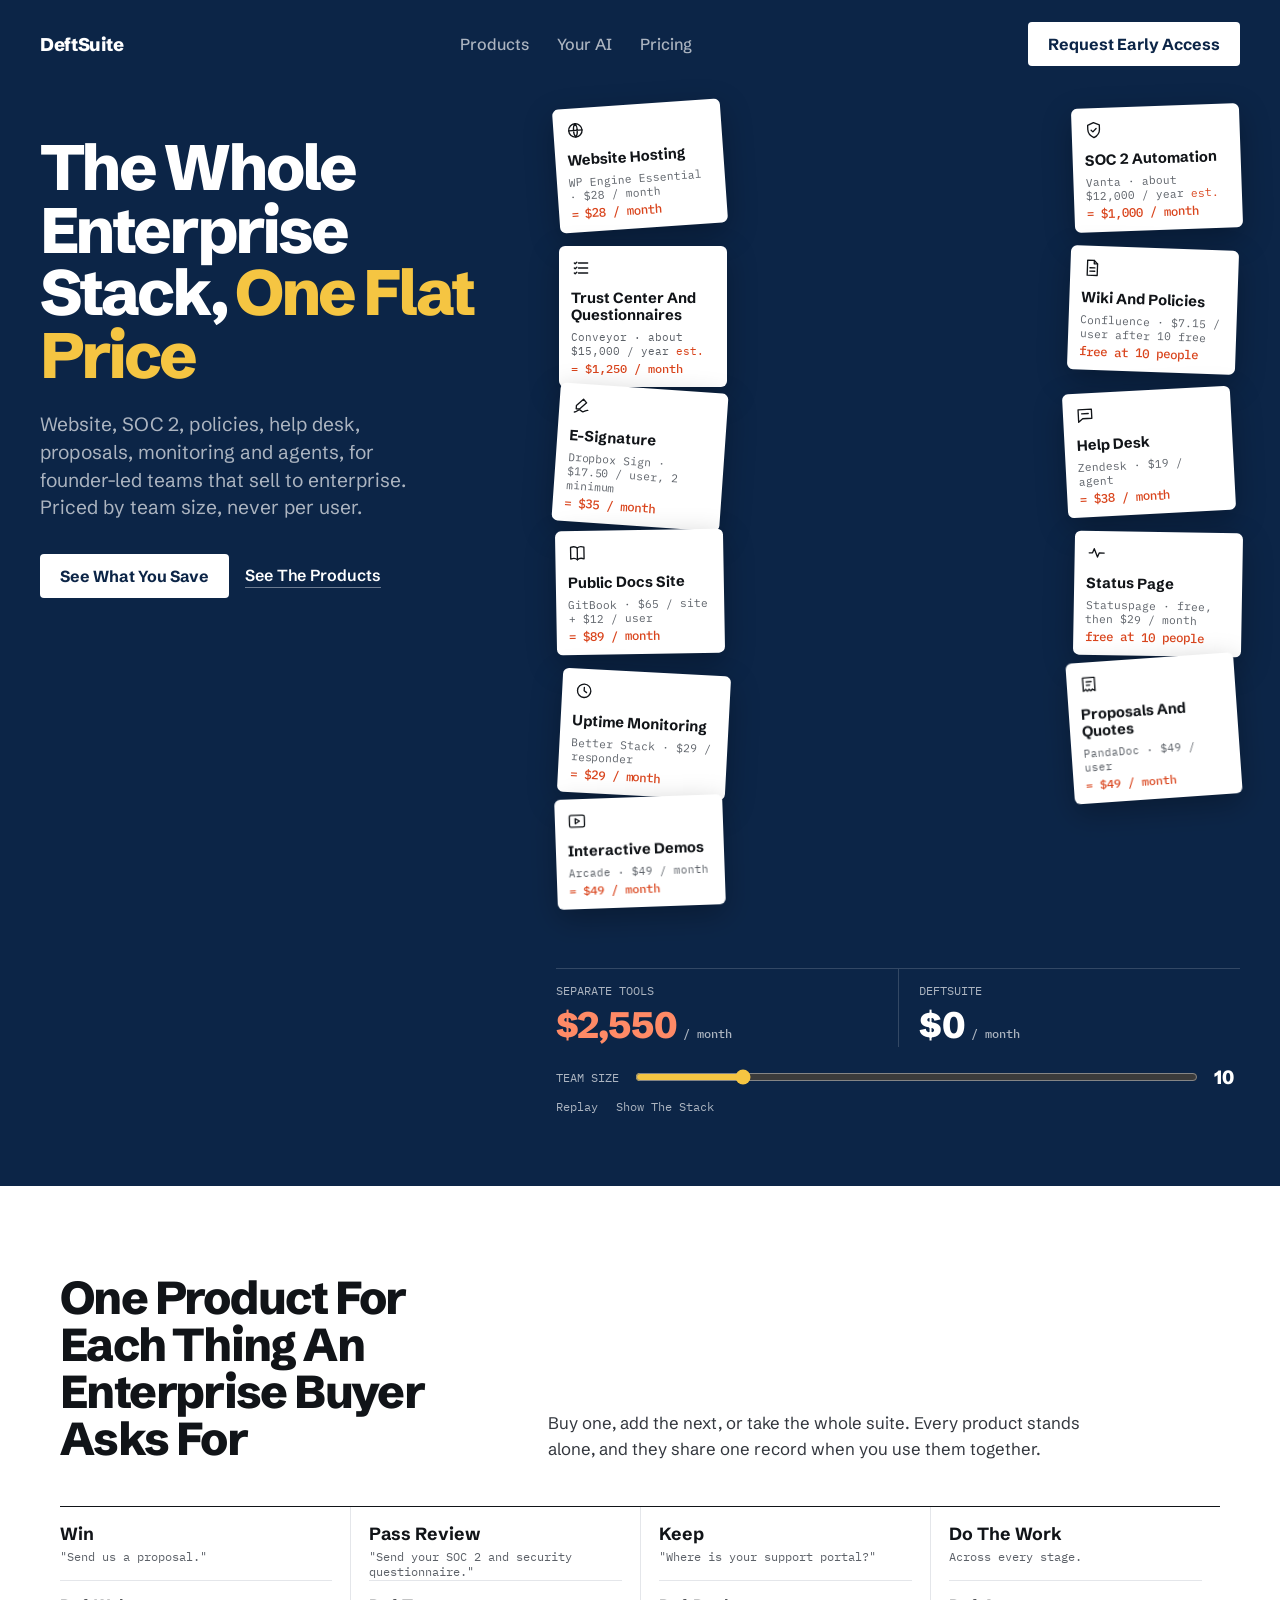
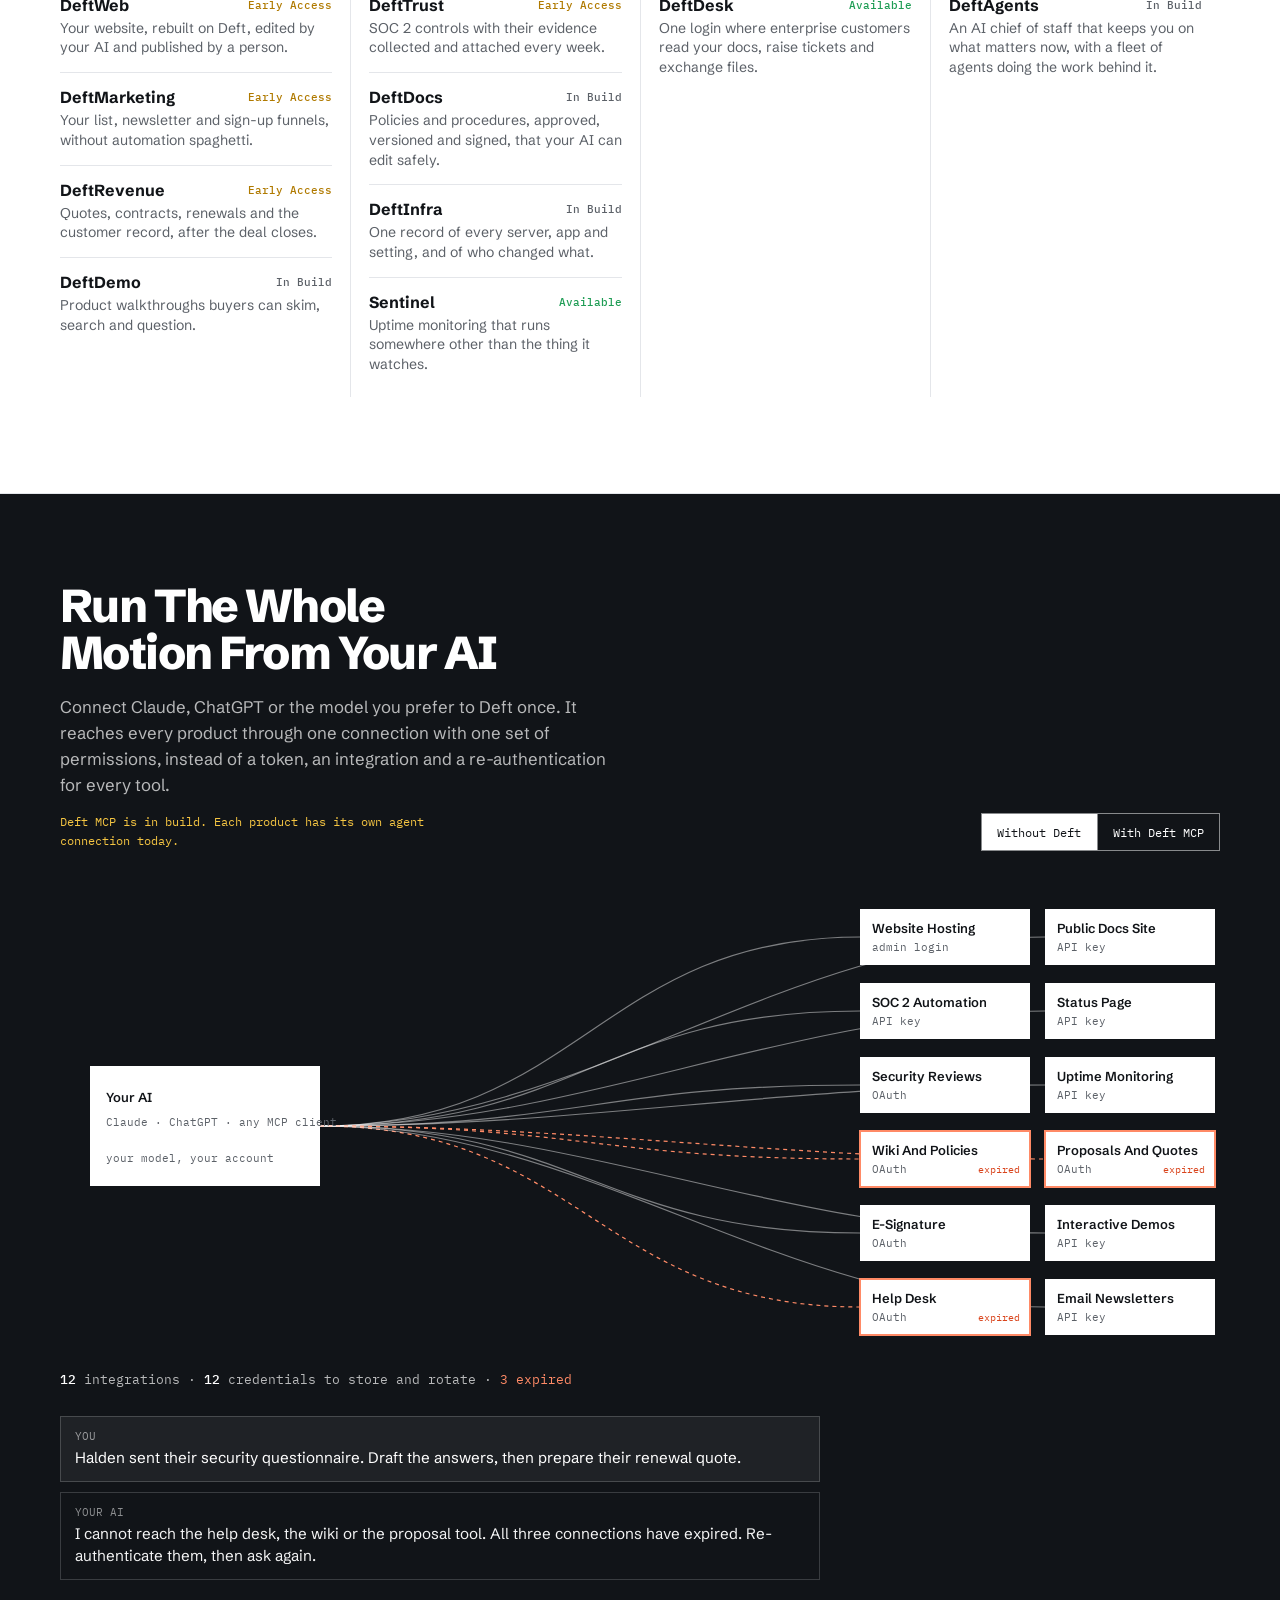
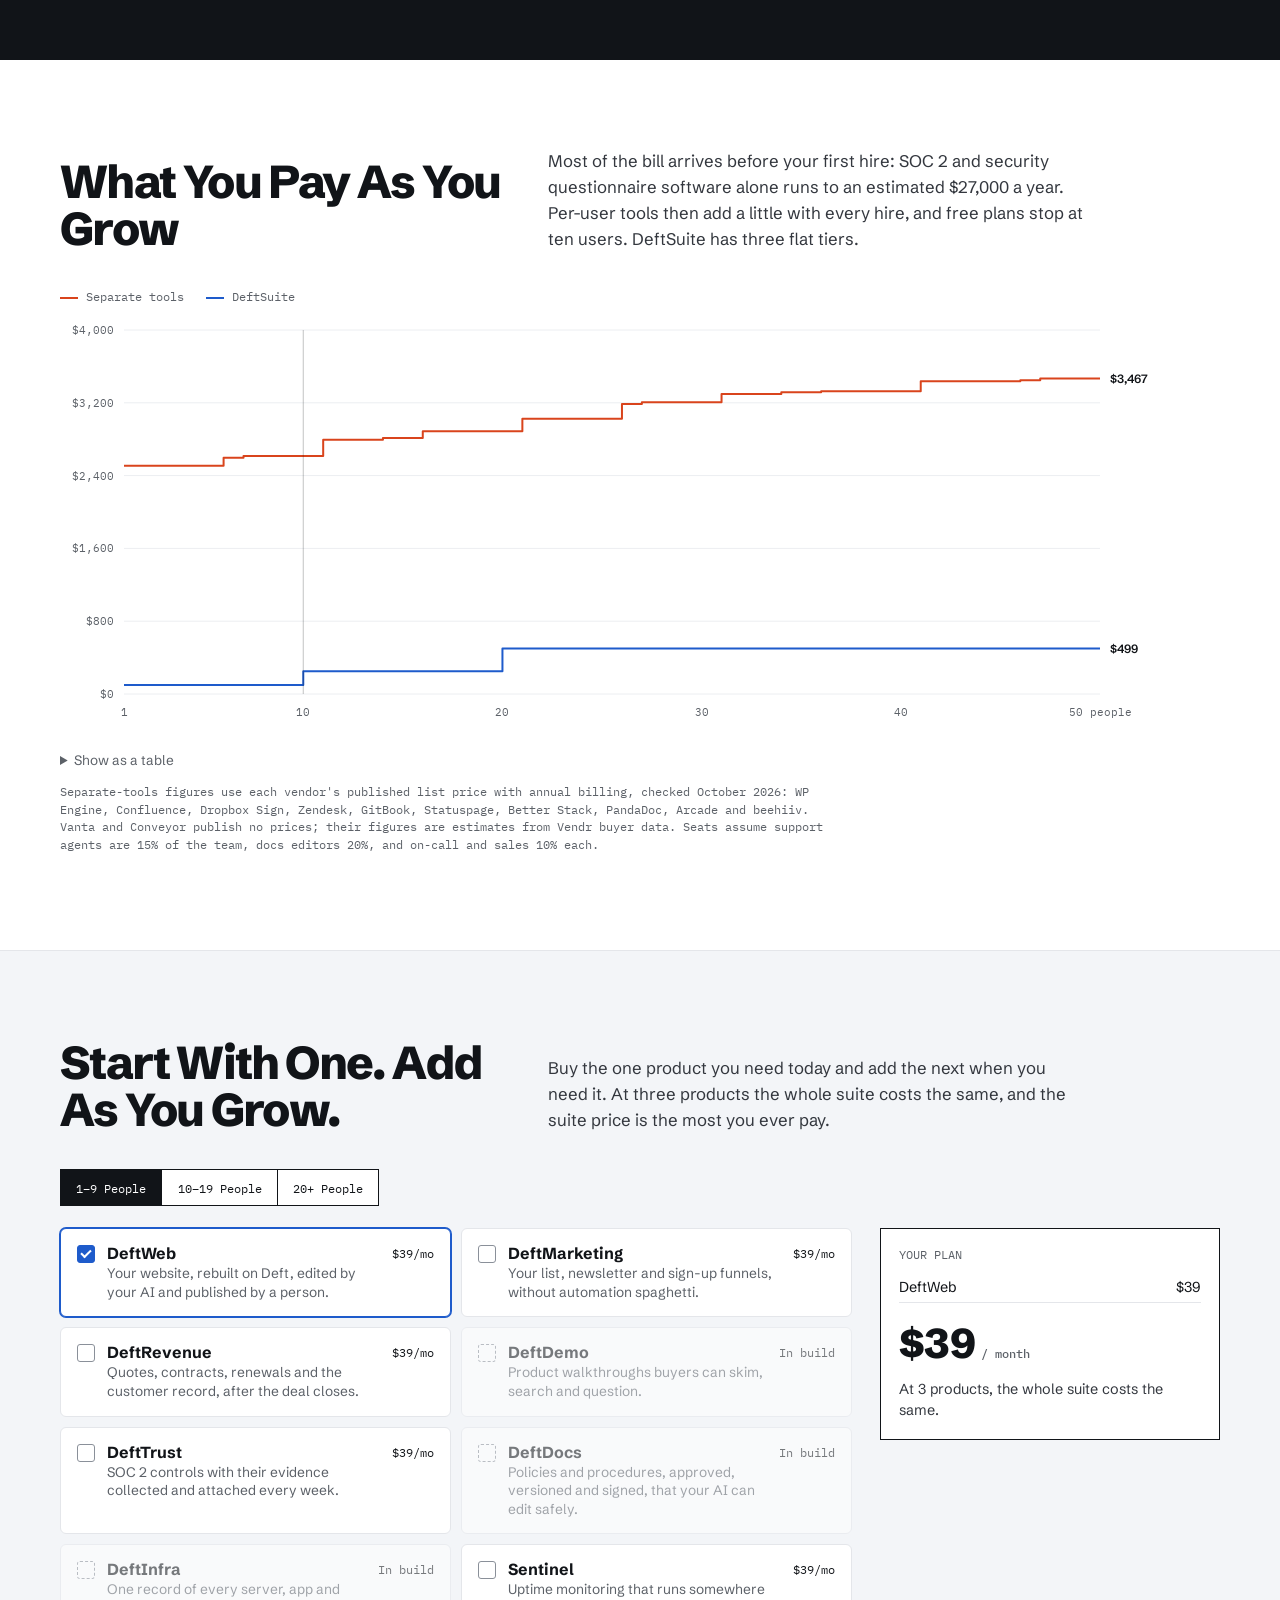
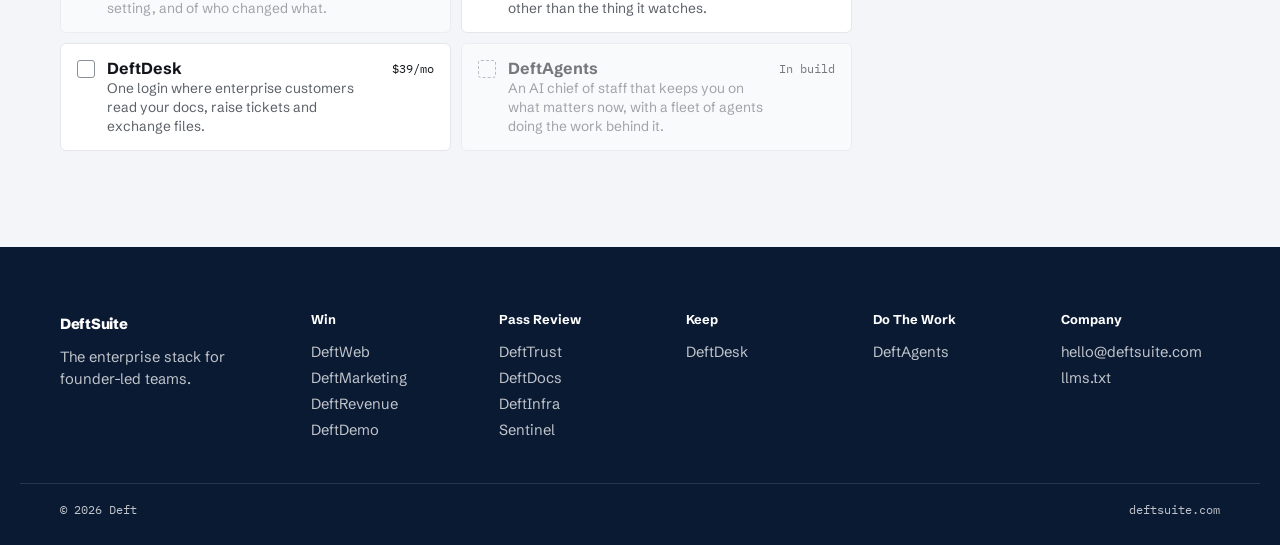
==== commit 89d01881: "DeftAgents: placeholder for the chief-of-staff direction, status In Build Scope is being worked in d" ====
--- a/index.html
+++ b/index.html
@@ -219,7 +219,7 @@
       <h2>One Product For Each Thing An Enterprise Buyer Asks For</h2>
       <p>Buy one, add the next, or take the whole suite. Every product stands alone, and they share one record when you use them together.</p>
     </div>
-    <div class="suite__grid"><div class="stage"><div class="stage__h"><b>Win</b><span class="mono">&quot;Send us a proposal.&quot;</span></div><a class="plink" href="/web/"><b>DeftWeb<span class="mono is-early">Early Access</span></b><span class="j">Your website, rebuilt on Deft, edited by your AI and published by a person.</span></a><a class="plink" href="/marketing/"><b>DeftMarketing<span class="mono is-early">Early Access</span></b><span class="j">Your list, newsletter and sign-up funnels, without automation spaghetti.</span></a><a class="plink" href="/revenue/"><b>DeftRevenue<span class="mono is-early">Early Access</span></b><span class="j">Quotes, contracts, renewals and the customer record, after the deal closes.</span></a><a class="plink" href="/demo/"><b>DeftDemo<span class="mono ">In Build</span></b><span class="j">Product walkthroughs buyers can skim, search and question.</span></a></div><div class="stage"><div class="stage__h"><b>Pass Review</b><span class="mono">&quot;Send your SOC 2 and security questionnaire.&quot;</span></div><a class="plink" href="/trust/"><b>DeftTrust<span class="mono is-early">Early Access</span></b><span class="j">SOC 2 controls with their evidence collected and attached every week.</span></a><a class="plink" href="/docs/"><b>DeftDocs<span class="mono ">In Build</span></b><span class="j">Policies and procedures, approved, versioned and signed, that your AI can edit safely.</span></a><a class="plink" href="/infra/"><b>DeftInfra<span class="mono ">In Build</span></b><span class="j">One record of every server, app and setting, and of who changed what.</span></a><a class="plink" href="/sentinel/"><b>Sentinel<span class="mono is-live">Available</span></b><span class="j">Uptime monitoring that runs somewhere other than the thing it watches.</span></a></div><div class="stage"><div class="stage__h"><b>Keep</b><span class="mono">&quot;Where is your support portal?&quot;</span></div><a class="plink" href="/desk/"><b>DeftDesk<span class="mono is-live">Available</span></b><span class="j">One login where enterprise customers read your docs, raise tickets and exchange files.</span></a></div><div class="stage"><div class="stage__h"><b>Do The Work</b><span class="mono">Across every stage.</span></div><a class="plink" href="/agents/"><b>DeftAgents<span class="mono is-early">Early Access</span></b><span class="j">AI agents that do real work, with limits, approvals and a record of every action.</span></a></div></div>
+    <div class="suite__grid"><div class="stage"><div class="stage__h"><b>Win</b><span class="mono">&quot;Send us a proposal.&quot;</span></div><a class="plink" href="/web/"><b>DeftWeb<span class="mono is-early">Early Access</span></b><span class="j">Your website, rebuilt on Deft, edited by your AI and published by a person.</span></a><a class="plink" href="/marketing/"><b>DeftMarketing<span class="mono is-early">Early Access</span></b><span class="j">Your list, newsletter and sign-up funnels, without automation spaghetti.</span></a><a class="plink" href="/revenue/"><b>DeftRevenue<span class="mono is-early">Early Access</span></b><span class="j">Quotes, contracts, renewals and the customer record, after the deal closes.</span></a><a class="plink" href="/demo/"><b>DeftDemo<span class="mono ">In Build</span></b><span class="j">Product walkthroughs buyers can skim, search and question.</span></a></div><div class="stage"><div class="stage__h"><b>Pass Review</b><span class="mono">&quot;Send your SOC 2 and security questionnaire.&quot;</span></div><a class="plink" href="/trust/"><b>DeftTrust<span class="mono is-early">Early Access</span></b><span class="j">SOC 2 controls with their evidence collected and attached every week.</span></a><a class="plink" href="/docs/"><b>DeftDocs<span class="mono ">In Build</span></b><span class="j">Policies and procedures, approved, versioned and signed, that your AI can edit safely.</span></a><a class="plink" href="/infra/"><b>DeftInfra<span class="mono ">In Build</span></b><span class="j">One record of every server, app and setting, and of who changed what.</span></a><a class="plink" href="/sentinel/"><b>Sentinel<span class="mono is-live">Available</span></b><span class="j">Uptime monitoring that runs somewhere other than the thing it watches.</span></a></div><div class="stage"><div class="stage__h"><b>Keep</b><span class="mono">&quot;Where is your support portal?&quot;</span></div><a class="plink" href="/desk/"><b>DeftDesk<span class="mono is-live">Available</span></b><span class="j">One login where enterprise customers read your docs, raise tickets and exchange files.</span></a></div><div class="stage"><div class="stage__h"><b>Do The Work</b><span class="mono">Across every stage.</span></div><a class="plink" href="/agents/"><b>DeftAgents<span class="mono ">In Build</span></b><span class="j">An AI chief of staff that keeps you on what matters now, with a fleet of agents doing the work behind it.</span></a></div></div>
   </div>
 </section><!-- SUITE:END -->
 
